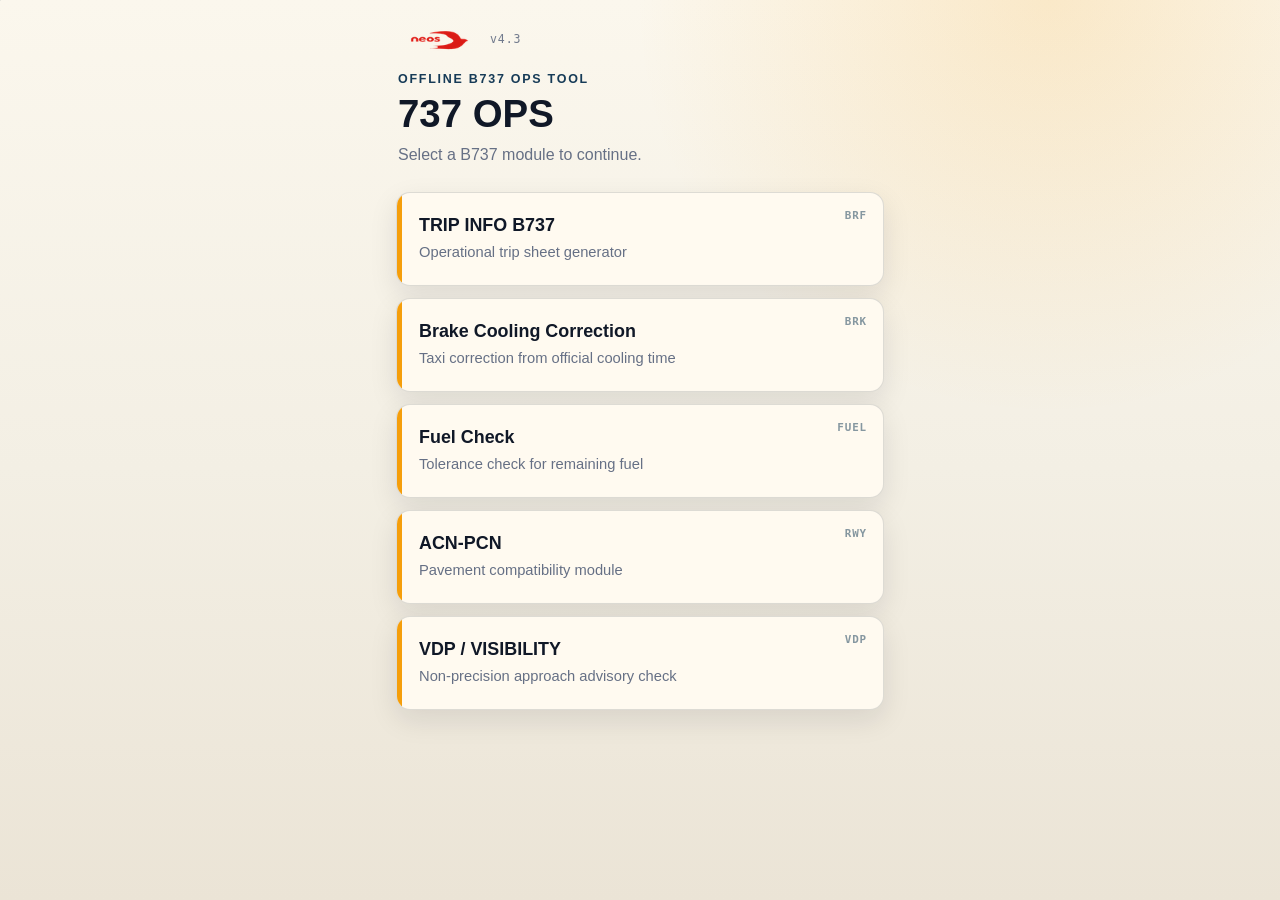
==== index.html @ 528a0ace "Revert "Add minimal B737 consultant entry point" This reverts commit 2095bdd4488ef12097cb1e58149c9db" ====
<!doctype html>
<html lang="en">
  <head>
    <meta charset="utf-8">
    <meta
      name="viewport"
      content="width=device-width, initial-scale=1, viewport-fit=cover"
    >
    <meta name="mobile-web-app-capable" content="yes">
    <meta name="apple-mobile-web-app-capable" content="yes">
    <meta name="apple-mobile-web-app-status-bar-style" content="black-translucent">
    <meta name="apple-mobile-web-app-title" content="737 OPS">
    <meta name="theme-color" content="#f3efe4">
    <meta name="app-version" content="4.3">
    <title>737 OPS</title>
    <link rel="manifest" href="manifest.json">
    <link rel="preload" href="app.js" as="script">
    <link rel="preload" href="assets/tripinfo-logo-neos.png" as="image" type="image/png">
    <link rel="icon" href="icons/icon-192.png">
    <link rel="apple-touch-icon" href="icons/icon-192.png">
    <style>
      :root {
        color-scheme: light;
        --bg: #f3efe4;
        --bg-soft: #ebe4d6;
        --card: #fffaf0;
        --card-border: rgba(20, 31, 46, 0.14);
        --text: #101827;
        --muted: #667085;
        --accent: #f59e0b;
        --accent-strong: #d97706;
        --accent-blue: #163b57;
        --pass: #16803c;
        --fail: #c2414b;
        --shadow: 0 10px 28px rgba(16, 24, 39, 0.10);
        --radius: 14px;
        --mono: "SFMono-Regular", "Menlo", "Monaco", monospace;
        --safe-top: env(safe-area-inset-top, 0px);
        --safe-right: env(safe-area-inset-right, 0px);
        --safe-bottom: env(safe-area-inset-bottom, 0px);
        --safe-left: env(safe-area-inset-left, 0px);
      }

      * {
        box-sizing: border-box;
      }

      html,
      body {
        margin: 0;
        min-height: 100%;
        background:
          linear-gradient(135deg, rgba(22, 59, 87, 0.08) 0 1px, transparent 1px 44px),
          radial-gradient(circle at 82% 0%, rgba(245, 158, 11, 0.16), transparent 30%),
          linear-gradient(180deg, #fbf7ed 0%, var(--bg) 52%, var(--bg-soft) 100%);
        color: var(--text);
        font-family:
          -apple-system, BlinkMacSystemFont, "SF Pro Display", "Segoe UI", sans-serif;
      }

      body {
        min-height: 100vh;
        min-height: 100svh;
      }

      button,
      input,
      select,
      textarea {
        font: inherit;
      }

      .app-shell {
        width: min(100%, 520px);
        min-height: 100svh;
        margin: 0 auto;
        padding:
          calc(var(--safe-top) + 18px)
          calc(var(--safe-right) + 16px)
          calc(var(--safe-bottom) + 28px)
          calc(var(--safe-left) + 16px);
      }

      .screen[hidden] {
        display: none;
      }

      #startup-error-message {
        margin-top: 4px;
      }

      .screen {
        display: grid;
        gap: 16px;
      }

      .app-view {
        align-content: start;
      }

      #homeView {
        position: relative;
      }

      .hero {
        display: grid;
        justify-items: start;
        gap: 8px;
        padding: 8px 2px 10px;
      }

      .eyebrow {
        display: inline-block;
        margin: 4px 0 0;
        color: var(--accent-blue);
        font-size: 0.78rem;
        font-weight: 600;
        letter-spacing: 0.14em;
        text-transform: uppercase;
      }

      h1 {
        margin: 0;
        font-size: clamp(2rem, 5vw, 2.4rem);
        line-height: 1.02;
      }

      .subtitle {
        margin: 2px 0 0;
        color: var(--muted);
        line-height: 1.45;
      }

      .card {
        background: var(--card);
        border: 1px solid var(--card-border);
        border-radius: var(--radius);
        box-shadow: var(--shadow);
        padding: 18px;
      }

      .card h2 {
        margin: 0 0 14px;
        font-size: 1rem;
        letter-spacing: 0.03em;
      }

      .mono {
        font-family: var(--mono);
        font-variant-numeric: tabular-nums;
      }

      .fuel-tolerance-note {
        margin: 0;
        color: var(--muted);
        font-size: 0.78rem;
        font-weight: 700;
      }

      .stack {
        display: grid;
        gap: 14px;
      }

      .field {
        display: grid;
        gap: 8px;
      }

      label,
      .field-title {
        color: var(--muted);
        font-size: 0.9rem;
        font-weight: 600;
      }

      .input,
      .select {
        width: 100%;
        min-height: 52px;
        border: 1px solid rgba(20, 31, 46, 0.16);
        border-radius: 14px;
        padding: 14px 16px;
        background: #fffef9;
        color: var(--text);
        font-size: 1rem;
        outline: none;
        transition: border-color 0.18s ease, background 0.18s ease;
      }

      .input:focus,
      .select:focus {
        border-color: rgba(245, 158, 11, 0.85);
        background: #fffaf0;
        box-shadow: 0 0 0 3px rgba(245, 158, 11, 0.13);
      }

      .input[aria-invalid="true"] {
        border-color: rgba(194, 65, 75, 0.72);
        background: rgba(194, 65, 75, 0.08);
      }

      .number-input {
        font-family: var(--mono);
        font-variant-numeric: tabular-nums;
        appearance: textfield;
        -webkit-appearance: none;
        -moz-appearance: textfield;
      }

      .number-input::-webkit-outer-spin-button,
      .number-input::-webkit-inner-spin-button {
        -webkit-appearance: none;
        appearance: none;
        margin: 0;
        display: none;
      }

      input[type="number"].number-input {
        appearance: textfield;
        -webkit-appearance: none;
        -moz-appearance: textfield;
      }

      input[type="number"].number-input::-webkit-outer-spin-button,
      input[type="number"].number-input::-webkit-inner-spin-button {
        -webkit-appearance: none;
        appearance: none;
        margin: 0;
        display: none;
      }

      .segmented {
        display: grid;
        grid-template-columns: repeat(2, minmax(0, 1fr));
        gap: 8px;
      }

      .segmented input {
        position: absolute;
        opacity: 0;
        pointer-events: none;
      }

      .segment {
        min-height: 48px;
        display: grid;
        place-items: center;
        border-radius: 14px;
        border: 1px solid rgba(20, 31, 46, 0.14);
        background: #fffef9;
        color: var(--muted);
        font-weight: 600;
        transition:
          background 0.18s ease,
          border-color 0.18s ease,
          color 0.18s ease,
          transform 0.18s ease;
      }

      .segmented input:checked + .segment {
        background: rgba(245, 158, 11, 0.16);
        border-color: rgba(245, 158, 11, 0.72);
        color: var(--text);
        transform: translateY(-1px);
      }

      .row {
        display: grid;
        gap: 14px;
      }

      @media (min-width: 440px) {
        .row.two-col {
          grid-template-columns: repeat(2, minmax(0, 1fr));
        }
      }

      .fuel-table-wrap {
        overflow-x: auto;
        margin: 0 -4px;
        padding: 0 4px;
      }

      .fuel-table {
        width: 100%;
        border-collapse: collapse;
        table-layout: fixed;
      }

      .fuel-table th,
      .fuel-table td {
        padding: 7px 4px;
        text-align: center;
        vertical-align: middle;
      }

      .fuel-table th {
        color: var(--muted);
        font-size: 0.72rem;
        font-weight: 800;
        letter-spacing: 0.08em;
        text-transform: uppercase;
      }

      .fuel-table .fuel-tank-heading,
      .fuel-table .fuel-tank-label {
        width: 24%;
        text-align: left;
      }

      .fuel-table.fuel-arrival-table .fuel-tank-heading,
      .fuel-table.fuel-arrival-table .fuel-tank-label {
        width: auto;
        text-align: center;
      }

      .fuel-table .fuel-tank-label {
        color: var(--text);
        font-size: 0.84rem;
        font-weight: 800;
        letter-spacing: 0.03em;
      }

      .fuel-section-heading {
        margin: 4px 2px -2px;
        color: var(--accent-blue);
        font-size: 0.78rem;
        font-weight: 800;
        letter-spacing: 0.12em;
        text-transform: uppercase;
      }

      .fuel-table .fuel-total-row th,
      .fuel-table .fuel-total-row td {
        border-top: 1px solid rgba(20, 31, 46, 0.14);
        padding-top: 10px;
      }

      .fuel-table .input {
        min-height: 46px;
        padding: 10px 8px;
        border-radius: 12px;
        text-align: center;
        font-size: 0.98rem;
      }

      .fuel-output {
        min-height: 46px;
        display: grid;
        place-items: center;
        border: 1px solid rgba(20, 31, 46, 0.12);
        border-radius: 12px;
        background: rgba(22, 59, 87, 0.06);
        color: var(--accent-blue);
        font-family: var(--mono);
        font-size: 0.96rem;
        font-weight: 800;
        font-variant-numeric: tabular-nums;
        white-space: nowrap;
      }

      .fuel-output.fuel-negative {
        border-color: rgba(194, 65, 75, 0.38);
        background: rgba(194, 65, 75, 0.10);
        color: var(--fail);
      }

      .fuel-output.fuel-total-output {
        background: rgba(245, 158, 11, 0.14);
        color: var(--text);
      }

      .fuel-card-heading-row {
        display: flex;
        align-items: center;
        justify-content: space-between;
        gap: 12px;
      }

      .button.fuel-card-icon-button {
        width: 38px;
        min-width: 38px;
        min-height: 38px;
        display: inline-grid;
        place-items: center;
        padding: 0;
        border-radius: 11px;
        color: #fff;
      }

      .button.tlb-clear-button {
        border-color: #e53935;
        background: #e53935;
        box-shadow: 0 5px 12px rgba(229, 57, 53, 0.24);
      }

      .button.fuel-transfer-button {
        border-color: #238b57;
        background: #238b57;
        box-shadow: 0 5px 12px rgba(35, 139, 87, 0.24);
      }

      .button.tlb-clear-button:focus-visible {
        outline: 3px solid rgba(229, 57, 53, 0.32);
        outline-offset: 2px;
      }

      .button.fuel-transfer-button:focus-visible {
        outline: 3px solid rgba(35, 139, 87, 0.32);
        outline-offset: 2px;
      }

      .tlb-calculated-grid {
        display: grid;
        gap: 8px;
      }

      @media (min-width: 440px) {
        .tlb-calculated-grid {
          grid-template-columns: repeat(2, minmax(0, 1fr));
        }
      }

      .fuel-calculated-panel {
        display: grid;
        gap: 8px;
        border: 1px solid rgba(20, 31, 46, 0.12);
        border-radius: 14px;
        padding: 14px 16px;
        background: rgba(22, 59, 87, 0.06);
      }

      .fuel-calculated-label {
        color: var(--muted);
        font-size: 0.78rem;
        font-weight: 800;
        letter-spacing: 0.08em;
        text-transform: uppercase;
      }

      .fuel-calculated-value {
        color: var(--accent-blue);
        font-family: var(--mono);
        font-size: 1.35rem;
        font-weight: 800;
        font-variant-numeric: tabular-nums;
      }

      .tlb-calculated-panel {
        min-height: 46px;
        gap: 3px;
        border-radius: 12px;
        padding: 8px 10px;
      }

      .tlb-calculated-panel .fuel-calculated-label {
        font-size: 0.66rem;
        line-height: 1.15;
        letter-spacing: 0.06em;
      }

      .tlb-calculated-panel .fuel-calculated-value {
        font-size: 0.98rem;
        line-height: 1.2;
      }

      .fuel-conversion-note {
        min-height: 18px;
        margin: 0;
        color: var(--pass);
        font-family: var(--mono);
        font-size: 0.82rem;
        font-weight: 700;
        font-variant-numeric: tabular-nums;
      }

      .fuel-receipt-card {
        gap: 12px;
      }

      .fuel-receipt-card h2 {
        margin-bottom: 2px;
      }

      .fuel-receipt-flow {
        display: grid;
        gap: 17px;
      }

      .fuel-receipt-field {
        gap: 8px;
      }

      .fuel-receipt-segmented {
        gap: 8px;
      }

      .fuel-receipt-segmented .segment {
        min-height: 42px;
        border-radius: 12px;
        padding: 8px 10px;
        font-size: 0.88rem;
      }

      .fuel-receipt-card .fuel-calculated-panel {
        gap: 6px;
        padding: 12px 14px;
      }

      .fuel-receipt-card .fuel-calculated-value {
        font-size: 1.28rem;
      }

      .fuel-receipt-card .fuel-conversion-note:empty {
        display: none;
      }

      .fuel-validation {
        margin: 0;
      }

      .fuel-validation[hidden],
      .results-banner[hidden],
      .result-section[hidden] {
        display: none;
      }

      .actions {
        display: grid;
        grid-template-columns: repeat(2, minmax(0, 1fr));
        gap: 10px;
      }

      .button {
        min-height: 52px;
        border: none;
        border-radius: 16px;
        padding: 14px 18px;
        font-size: 0.98rem;
        font-weight: 700;
        letter-spacing: 0.01em;
        color: var(--accent-blue);
        background: #fffaf0;
        border: 1px solid rgba(20, 31, 46, 0.16);
        box-shadow: 0 6px 16px rgba(16, 24, 39, 0.08);
      }

      .button.primary {
        color: #fffaf0;
        background: linear-gradient(135deg, var(--accent-blue) 0%, #225778 100%);
        border-color: transparent;
        box-shadow: 0 10px 22px rgba(22, 59, 87, 0.20);
      }

      .button:active {
        transform: scale(0.99);
      }

      .module-nav {
        display: flex;
        align-items: center;
        gap: 12px;
      }

      .module-title {
        color: var(--muted);
        font-size: 0.84rem;
        font-weight: 700;
        letter-spacing: 0.12em;
        text-transform: uppercase;
      }

      .module-back {
        width: auto;
        min-width: 108px;
      }

      .fuel-module-nav {
        display: grid;
        grid-template-columns: minmax(0, 1fr) auto minmax(0, 1fr);
        gap: 8px;
      }

      .fuel-module-nav .module-back {
        min-width: 96px;
        justify-self: start;
        white-space: nowrap;
      }

      .fuel-nav-title {
        align-self: center;
        justify-self: center;
        font-size: clamp(1.2rem, 5vw, 1.5rem);
        line-height: 1;
        white-space: nowrap;
      }

      .button.fuel-clear-button {
        width: auto;
        min-width: 84px;
        min-height: 44px;
        align-self: center;
        justify-self: end;
        display: inline-flex;
        align-items: center;
        justify-content: center;
        gap: 5px;
        padding: 10px 12px;
        border-color: #e53935;
        border-radius: 13px;
        background: #e53935;
        box-shadow: 0 7px 16px rgba(229, 57, 53, 0.28);
        color: #fff;
        font-size: 0.82rem;
        letter-spacing: 0.04em;
        white-space: nowrap;
      }

      .button.fuel-clear-button:focus-visible {
        outline: 3px solid rgba(229, 57, 53, 0.32);
        outline-offset: 2px;
      }

      .fuel-clear-icon {
        width: 16px;
        height: 16px;
        flex: 0 0 auto;
        color: #fff;
      }

      .fuel-header-meta {
        width: 100%;
        display: flex;
        align-items: center;
        justify-content: space-between;
        gap: 12px;
      }

      .module-header-row {
        display: flex;
        align-items: flex-end;
        justify-content: space-between;
        gap: 12px;
      }

      .module-version-badge {
        color: var(--muted);
        font-family: var(--mono);
        font-size: 0.68rem;
        letter-spacing: 0.08em;
        opacity: 0.78;
        white-space: nowrap;
        padding: 4px 8px;
        border: 1px solid rgba(20, 31, 46, 0.14);
        border-radius: 999px;
        background: rgba(255, 250, 240, 0.74);
      }

      .home-menu {
        display: grid;
        gap: 12px;
      }

      .home-logo-wrap {
        display: inline-flex;
        align-items: center;
        gap: 10px;
        margin: 0 0 6px;
        color: var(--muted);
        pointer-events: none;
      }

      .home-logo {
        width: min(23vw, 82px);
        max-width: 82px;
        max-height: 28px;
        display: block;
        height: auto;
        object-fit: contain;
        pointer-events: none;
        user-select: none;
        image-rendering: -webkit-optimize-contrast;
        image-rendering: crisp-edges;
      }

      .home-version {
        color: var(--muted);
        font-family: var(--mono);
        font-size: 0.72rem;
        letter-spacing: 0.08em;
        line-height: 1;
        opacity: 0.92;
      }

      .menu-button {
        position: relative;
        overflow: hidden;
        width: 100%;
        min-height: 94px;
        border: 1px solid var(--card-border);
        border-radius: var(--radius);
        padding: 18px 52px 18px 22px;
        background: var(--card);
        box-shadow: var(--shadow);
        color: var(--text);
        text-align: left;
        display: grid;
        gap: 6px;
        align-content: center;
      }

      .menu-button::before {
        content: "";
        position: absolute;
        inset: 0 auto 0 0;
        width: 5px;
        background: var(--accent);
      }

      .menu-button::after {
        content: attr(data-code);
        position: absolute;
        top: 16px;
        right: 16px;
        color: rgba(22, 59, 87, 0.52);
        font-family: var(--mono);
        font-size: 0.68rem;
        font-weight: 700;
        letter-spacing: 0.08em;
      }

      .menu-button:focus-visible {
        outline: 2px solid rgba(245, 158, 11, 0.80);
        outline-offset: 2px;
      }

      .menu-button:active {
        transform: translateY(1px);
      }

      .menu-button-title {
        font-size: 1.12rem;
        font-weight: 700;
      }

      .menu-button-note {
        color: var(--muted);
        font-size: 0.92rem;
        line-height: 1.45;
      }

      .inline-message {
        margin: 0;
        padding: 14px 16px;
        border-radius: 16px;
        border: 1px solid rgba(194, 65, 75, 0.32);
        background: rgba(194, 65, 75, 0.10);
        color: #9f2532;
        line-height: 1.6;
      }

      .results-banner {
        border-radius: 24px;
        padding: 18px;
        display: grid;
        gap: 6px;
      }

      .results-banner.pass {
        color: #fffaf0;
        background: linear-gradient(135deg, #16803c, #0f5f2b);
      }

      .results-banner.fail {
        color: #fffaf0;
        background: linear-gradient(135deg, #c2414b, #8e2630);
      }

      .results-banner.warn {
        color: #101827;
        background: linear-gradient(135deg, #fbbf24, #d97706);
      }

      .banner-label {
        margin: 0;
        font-size: 0.82rem;
        font-weight: 700;
        letter-spacing: 0.14em;
        text-transform: uppercase;
      }

      .banner-title {
        margin: 0;
        font-size: 1.9rem;
        font-weight: 800;
      }

      .banner-subtitle {
        margin: 0;
        font-size: 0.95rem;
        opacity: 0.88;
      }

      .result-section {
        display: grid;
        gap: 12px;
      }

      .result-section.fail {
        border-color: rgba(194, 65, 75, 0.42);
        box-shadow: 0 12px 26px rgba(130, 24, 43, 0.14);
      }

      .section-header {
        display: flex;
        justify-content: space-between;
        align-items: center;
        gap: 12px;
      }

      .section-title {
        margin: 0;
        font-size: 0.86rem;
        font-weight: 700;
        letter-spacing: 0.12em;
        text-transform: uppercase;
        color: var(--muted);
      }

      .section-chip {
        border-radius: 999px;
        padding: 6px 10px;
        background: rgba(20, 31, 46, 0.06);
        font-size: 0.76rem;
        font-weight: 700;
      }

      .section-chip.pass {
        background: rgba(22, 128, 60, 0.12);
        color: var(--pass);
      }

      .section-chip.fail {
        background: rgba(194, 65, 75, 0.12);
        color: var(--fail);
      }

      .section-chip.warn {
        background: rgba(245, 158, 11, 0.14);
        color: var(--accent-strong);
      }

      .result-card-title {
        margin: 0;
        font-size: 1rem;
        letter-spacing: 0.03em;
      }

      .kv-list {
        display: grid;
        gap: 10px;
      }

      .kv-row {
        display: flex;
        justify-content: space-between;
        gap: 16px;
        align-items: baseline;
      }

      .kv-key {
        color: var(--muted);
        font-size: 0.9rem;
      }

      .kv-value {
        text-align: right;
        font-family: var(--mono);
        font-variant-numeric: tabular-nums;
      }

      .kv-value-wrap {
        display: grid;
        gap: 3px;
        justify-items: end;
        text-align: right;
      }

      .kv-note {
        color: var(--muted);
        font-family: var(--sans);
        font-size: 0.78rem;
        line-height: 1.35;
      }

      .kv-row.fuel-converted-row .kv-key,
      .kv-row.fuel-converted-row .kv-value {
        color: var(--pass);
      }

      .kv-value.fuel-converted-value {
        color: var(--pass);
        font-size: 1.26em;
        font-weight: 800;
      }

      .kv-row.fail .kv-key,
      .kv-row.fail .kv-value {
        color: var(--fail);
      }

      .vdp-diagram {
        width: 100%;
        padding-top: 8px;
      }

      .vdp-diagram svg {
        display: block;
        width: 100%;
        height: auto;
      }

      .vdp-diagram text {
        fill: var(--text);
        font-size: 11px;
        font-weight: 700;
      }

      .vdp-diagram .vdp-diagram-muted {
        fill: var(--muted);
        font-size: 10px;
        font-weight: 600;
      }

      .vdp-diagram .vdp-diagram-mono {
        font-family: var(--mono);
        font-variant-numeric: tabular-nums;
      }

      .vdp-diagram .vdp-diagram-runway {
        stroke: var(--text);
        stroke-width: 3;
        stroke-linecap: round;
      }

      .vdp-diagram .vdp-diagram-reference {
        stroke: rgba(20, 31, 46, 0.5);
        stroke-width: 2;
        stroke-linecap: round;
        stroke-dasharray: 6 5;
      }

      .vdp-diagram .vdp-diagram-path {
        stroke: var(--accent-strong);
        stroke-width: 3;
        stroke-linecap: round;
      }

      .vdp-diagram .vdp-diagram-visual-path {
        stroke: var(--accent-blue);
        stroke-width: 3;
        stroke-linecap: round;
      }

      .vdp-diagram .vdp-diagram-guide {
        stroke: rgba(20, 31, 46, 0.28);
        stroke-width: 1.5;
        stroke-dasharray: 4 4;
      }

      .vdp-diagram .vdp-diagram-point {
        fill: var(--accent-blue);
      }

      .vdp-diagram .vdp-diagram-aircraft {
        fill: var(--accent-strong);
        stroke: #fffaf0;
        stroke-width: 2;
      }

      .kv-value.brake-cooling-ground-time-warn {
        color: var(--accent-strong);
        font-size: 1.12em;
        font-weight: 800;
      }

      .brake-cooling-source {
        margin: 0;
        padding-top: 4px;
        color: var(--muted);
        font-size: 0.82rem;
        line-height: 1.45;
      }

      #acn-report-section .kv-row.max-allowable-row {
        padding: 10px 12px;
        border-radius: 14px;
        border: 1px solid transparent;
      }

      #acn-report-section .kv-row.max-allowable-row .kv-key,
      #acn-report-section .kv-row.max-allowable-row .kv-value {
        font-weight: 700;
      }

      #acn-report-section .kv-row.max-allowable-pass {
        background: rgba(22, 128, 60, 0.10);
        border-color: rgba(22, 128, 60, 0.30);
      }

      #acn-report-section .kv-row.max-allowable-pass .kv-key,
      #acn-report-section .kv-row.max-allowable-pass .kv-value {
        color: var(--pass);
      }

      #acn-report-section .kv-row.max-allowable-warn {
        background: rgba(245, 158, 11, 0.12);
        border-color: rgba(245, 158, 11, 0.34);
      }

      #acn-report-section .kv-row.max-allowable-warn .kv-key,
      #acn-report-section .kv-row.max-allowable-warn .kv-value {
        color: var(--accent-strong);
      }

      #acn-report-section .kv-row.max-allowable-fail {
        background: rgba(194, 65, 75, 0.10);
        border-color: rgba(194, 65, 75, 0.30);
      }

      #acn-report-section .kv-row.max-allowable-fail .kv-key,
      #acn-report-section .kv-row.max-allowable-fail .kv-value {
        color: var(--fail);
      }

      .muted-note {
        color: var(--muted);
        font-size: 0.88rem;
      }

      .result-note {
        margin: 0;
        line-height: 1.6;
      }

      .result-note.fail {
        color: var(--fail);
      }

      .result-note.warn {
        color: var(--accent-strong);
      }

      .advanced-details {
        display: grid;
        gap: 10px;
        padding-top: 12px;
        border-top: 1px solid rgba(20, 31, 46, 0.12);
      }

      .advanced-details-title {
        margin: 0;
        color: var(--muted);
        font-size: 0.9rem;
        font-weight: 700;
      }

      #acnView {
        gap: 16px;
      }

      #acnView .card {
        width: 100%;
        padding: 20px;
      }

      #acnView .field,
      #acnView .actions {
        min-width: 0;
      }

      #acnView .field {
        gap: 10px;
      }

      #acnView label {
        line-height: 1.25;
      }

      #acnView .input,
      #acnView .select {
        min-height: 54px;
      }

      .acn-form {
        display: grid;
        gap: 18px;
        grid-template-columns: minmax(0, 1fr);
      }

      .acn-section-card {
        align-content: start;
        gap: 16px;
      }

      .acn-full-row {
        width: 100%;
      }

      .acn-result-panel {
        gap: 18px;
      }

      .acn-result-summary {
        margin-top: 6px;
      }

      .acn-comparison-detail {
        margin: 0;
      }

      #acnView .actions {
        grid-template-columns: minmax(0, 1fr);
        gap: 12px;
      }

      #acnView .actions .button {
        width: 100%;
      }

      #acn-report-section .kv-row {
        align-items: flex-start;
      }

      #acn-report-section .kv-value {
        max-width: 58%;
      }

      #tripInfoView {
        gap: 22px;
      }

      #tripInfoView .module-nav {
        margin-top: 2px;
      }

      #tripInfoView .hero {
        padding: 10px 2px 0;
      }

      #tripInfoView .hero h1 {
        margin: 0;
      }

      #tripInfoView .card {
        width: 100%;
      }

      .tripInfoSectionCard {
        align-content: start;
      }

      .tripInfoUppercaseField {
        text-transform: uppercase;
      }

      .tripInfoDateInput {
        color-scheme: light;
      }

      .tripInfoDateField {
        min-width: 0;
        overflow: hidden;
      }

      .tripInfoDateField .tripInfoDateInput {
        width: 100%;
        max-width: 100%;
        min-width: 0;
      }

      .tripInfoDateInput::-webkit-calendar-picker-indicator {
        opacity: 0.72;
      }

      .tripInfoReadonlyInput {
        color: rgba(16, 24, 39, 0.78);
        background: rgba(20, 31, 46, 0.04);
      }

      .tripInfoTopSideRow .field[aria-hidden="true"] {
        visibility: hidden;
      }

      .tripInfoCheckboxControl {
        min-height: 52px;
        display: flex;
        align-items: center;
        gap: 10px;
        border: 1px solid rgba(20, 31, 46, 0.14);
        border-radius: 14px;
        padding: 14px 16px;
        background: #fffef9;
        color: var(--text);
        font-weight: 600;
      }

      .tripInfoCheckboxControl input {
        width: 18px;
        height: 18px;
        margin: 0;
        accent-color: var(--accent);
      }

      .tripInfoCheckboxGroup {
        display: grid;
        gap: 8px;
      }

      .tripInfoControlField {
        gap: 8px;
      }

      .tripInfoAlignedField .input,
      .tripInfoAlignedField .select {
        min-height: 52px;
        border-radius: 16px;
        font-size: 1rem;
      }

      .tripInfoCompactOption {
        width: 100%;
      }

      .wrap-fuel-section {
        display: flex;
        flex-direction: column;
        gap: 6px;
      }

      .tripInfoEetRow {
        display: flex;
        align-items: flex-start;
        gap: 6px;
      }

      .tripInfoEetRow .field {
        flex: 0 0 84px;
      }

      .tripInfoEetRow .input {
        text-align: center;
      }

      .tripInfoCrewInputs {
        display: grid;
        grid-template-columns: repeat(2, minmax(0, 1fr));
        gap: 10px;
      }

      .tripInfoCrewSubField {
        gap: 6px;
      }

      .tripInfoCrewSubLabel {
        font-size: 0.78rem;
      }

      .tripInfoSecondaryField {
        gap: 6px;
      }

      .tripInfoSecondaryLabel {
        color: var(--muted);
        font-size: 0.78rem;
        font-weight: 600;
      }

      .tripInfoSecondaryInputWrap {
        position: relative;
      }

      .tripInfoSecondaryInput {
        min-height: 40px;
        border-radius: 12px;
        padding: 10px 40px 10px 12px;
        font-size: 0.92rem;
      }

      .tripInfoSecondarySuffix {
        position: absolute;
        top: 50%;
        right: 12px;
        transform: translateY(-50%);
        color: var(--muted);
        font-size: 0.82rem;
        font-weight: 600;
        pointer-events: none;
      }

      .tripInfoRemarksTextarea {
        min-height: 108px;
        padding-top: 16px;
        padding-bottom: 16px;
        line-height: 1.45;
        resize: vertical;
      }

      .tripInfoPresetRemarkOption {
        min-height: 40px;
        padding: 9px 12px;
        font-size: 0.88rem;
      }

      .tripInfoSignatureCanvas {
        display: block;
        width: 100%;
        height: 180px;
        border-radius: 18px;
        border: 1px solid rgba(255, 255, 255, 0.1);
        background: #ffffff;
        touch-action: none;
      }

      .tripInfoPreviewSection {
        gap: 16px;
      }

      .tripInfoPreviewCard {
        gap: 16px;
      }

      .tripInfoPreviewMount {
        width: min(100%, 390px);
        margin: 0 auto;
        padding: 12px;
        border-radius: 16px;
        background: #dfe5ec;
      }

      .tripInfoPreviewMount svg {
        display: block;
        width: 100%;
        height: auto;
        background: #ffffff;
        border-radius: 4px;
        box-shadow: 0 10px 22px rgba(15, 18, 28, 0.14);
      }

      .tripInfoExportActions {
        grid-template-columns: minmax(0, 1fr);
      }

      @media (min-width: 440px) {
        .tripInfoExportActions {
          grid-template-columns: repeat(3, minmax(0, 1fr));
        }
      }

      .tripInfoExportCanvas {
        display: none;
      }

    </style>
  </head>
  <body>
    <main class="app-shell">
      <section
        class="screen card"
        id="startupRecoveryView"
        role="alert"
        aria-hidden="true"
        hidden
      >
        <h1>737 OPS</h1>
        <p class="subtitle" id="startup-error-message">
          The application could not start safely.
        </p>
        <div class="actions">
          <button class="button primary" type="button" id="reloadApplicationButton">
            Reload Application
          </button>
        </div>
      </section>

      <section class="screen app-view" id="homeView" aria-hidden="false">
        <header class="hero">
          <div class="home-logo-wrap">
            <img
              class="home-logo"
              src="./assets/tripinfo-logo-neos.png"
              alt=""
              width="110"
              height="40"
              fetchpriority="high"
            >
            <span class="home-version">v4.3</span>
          </div>
          <span class="eyebrow">OFFLINE B737 OPS TOOL</span>
          <h1>737 OPS</h1>
          <p class="subtitle">Select a B737 module to continue.</p>
        </header>

        <section class="home-menu" aria-label="Module menu">
          <button class="menu-button" type="button" id="openTripInfoBtn" data-code="BRF">
            <span class="menu-button-title">TRIP INFO B737</span>
            <span class="menu-button-note">Operational trip sheet generator</span>
          </button>
          <button class="menu-button" type="button" id="openBrakeCoolingBtn" data-code="BRK">
            <span class="menu-button-title">Brake Cooling Correction</span>
            <span class="menu-button-note">Taxi correction from official cooling time</span>
          </button>
          <button class="menu-button" type="button" id="openFuelBtn" data-code="FUEL">
            <span class="menu-button-title">Fuel Check</span>
            <span class="menu-button-note">Tolerance check for remaining fuel</span>
          </button>
          <button class="menu-button" type="button" id="openAcnBtn" data-code="RWY">
            <span class="menu-button-title">ACN-PCN</span>
            <span class="menu-button-note">Pavement compatibility module</span>
          </button>
          <button class="menu-button" type="button" id="openVdpBtn" data-code="VDP">
            <span class="menu-button-title">VDP / VISIBILITY</span>
            <span class="menu-button-note">Non-precision approach advisory check</span>
          </button>
        </section>
      </section>

      <section class="screen app-view" id="brakeCoolingView" hidden aria-hidden="true">
        <div class="module-nav">
          <button class="button module-back" type="button" id="backFromBrakeCoolingBtn">Back</button>
        </div>

        <header class="hero">
          <div class="module-header-row">
            <h1>Brake Cooling Correction</h1>
            <span class="module-version-badge">4.3</span>
          </div>
          <p class="subtitle">Taxi correction from official cooling time</p>
        </header>

        <form id="brake-cooling-form" class="stack acn-form" novalidate>
          <section class="card stack acn-section-card">
            <h2>Aircraft / Official Result</h2>

            <div class="field">
              <label for="brake-registration">Registration</label>
              <select id="brake-registration" name="registration" class="select" required>
                <option value="">Select registration</option>
                <option value="I-NEOU">I-NEOU</option>
                <option value="I-NEOZ">I-NEOZ</option>
                <option value="EI-HIL">EI-HIL</option>
                <option value="EI-HIM">EI-HIM</option>
                <option value="EI-RZA">EI-RZA</option>
                <option value="EI-RZB">EI-RZB</option>
                <option value="EI-RZC">EI-RZC</option>
                <option value="EI-RZD">EI-RZD</option>
                <option value="EI-RZE">EI-RZE</option>
                <option value="EI-RZF">EI-RZF</option>
                <option value="EI-RZG">EI-RZG</option>
                <option value="EI-RZH">EI-RZH</option>
              </select>
            </div>

            <div class="row two-col">
              <div class="field">
                <label for="brake-official-ground-time">Official Ground Cooling Time (min)</label>
                <input id="brake-official-ground-time" name="officialGroundCoolingTime" class="input number-input" type="text" inputmode="decimal" autocomplete="off" required>
              </div>

              <div class="field">
                <label for="brake-oat">OAT (°C)</label>
                <input id="brake-oat" name="oat" class="input number-input" type="text" inputmode="decimal" autocomplete="off" required>
              </div>
            </div>
          </section>

          <section class="card stack acn-section-card">
            <h2>Taxi correction</h2>

            <div class="row two-col">
              <div class="field">
                <label for="brake-taxi-minutes">Taxi time</label>
                <input id="brake-taxi-minutes" name="taxiMinutes" class="input number-input" type="text" inputmode="decimal" autocomplete="off">
              </div>

              <div class="field">
                <label for="brake-taxi-speed">Average taxi speed</label>
                <input id="brake-taxi-speed" name="taxiSpeedKt" class="input number-input" type="text" inputmode="decimal" autocomplete="off" value="10">
              </div>
            </div>

            <div class="row two-col">
              <div class="field">
                <label for="brake-taxi-distance">Taxi distance</label>
                <input id="brake-taxi-distance" name="taxiDistance" class="input number-input" type="text" inputmode="decimal" autocomplete="off">
              </div>

              <div class="field">
                <label for="brake-taxi-distance-unit">Distance unit</label>
                <select id="brake-taxi-distance-unit" name="taxiDistanceUnit" class="select">
                  <option value="meters">meters</option>
                  <option value="km">km</option>
                  <option value="feet">feet</option>
                  <option value="NM">NM</option>
                </select>
              </div>
            </div>

            <p id="brake-cooling-validation-message" class="inline-message" aria-live="polite" hidden></p>

            <div class="actions">
              <button class="button" type="button" id="brake-cooling-clear-button">CLEAR</button>
              <button class="button primary" type="submit">CALCULATE</button>
            </div>
          </section>
        </form>

        <section class="card result-section" id="brake-cooling-result-section" hidden>
          <div id="brake-cooling-results-banner" class="results-banner pass" aria-live="polite" hidden>
            <p class="banner-label">STATUS</p>
            <h2 class="banner-title" id="brake-cooling-status-title">NORMAL</h2>
            <p class="banner-subtitle" id="brake-cooling-status-subtitle">Cooling schedule calculated</p>
          </div>
          <p id="brake-cooling-warning" class="result-note warn" hidden></p>
          <div id="brake-cooling-results-list" class="kv-list"></div>
          <p id="brake-cooling-source" class="brake-cooling-source"></p>
        </section>
      </section>

      <section class="screen app-view" id="fuelView" hidden aria-hidden="true">
        <div class="module-nav fuel-module-nav">
          <button class="button module-back" type="button" id="backFromFuelBtn">Back</button>
          <h1 class="fuel-nav-title">FuelCk</h1>
          <button
            class="button fuel-clear-button"
            type="button"
            id="clear-button"
            aria-label="Clear all fuel values"
          >
            <svg
              class="fuel-clear-icon"
              viewBox="0 0 24 24"
              fill="none"
              stroke="currentColor"
              stroke-width="2"
              stroke-linecap="round"
              stroke-linejoin="round"
              aria-hidden="true"
            >
              <path d="M3 6h18"></path>
              <path d="M8 6V4h8v2"></path>
              <path d="M19 6l-1 14H6L5 6"></path>
              <path d="M10 11v5"></path>
              <path d="M14 11v5"></path>
            </svg>
            <span>CLEAR</span>
          </button>
        </div>

        <section class="screen" id="input-screen">
          <header class="hero fuel-header">
            <div class="fuel-header-meta">
              <p id="toleranceText" class="fuel-tolerance-note mono">—</p>
              <span class="module-version-badge">4.3</span>
            </div>
          </header>

          <form id="fuel-form" class="stack" novalidate>
            <div class="card stack">
              <div class="field">
                <label for="fuel-aircraft-type">Aircraft Type</label>
                <select id="fuel-aircraft-type" name="fuelAircraftType" class="select">
                  <option value="NG">B737 NG</option>
                  <option value="MAX">B737 MAX</option>
                </select>
              </div>
            </div>

            <div class="fuel-section-heading">Arrival Fuel / TLB Assist</div>

            <div class="card stack">
              <h2>Fuel Burned</h2>
              <div class="fuel-table-wrap">
                <table class="fuel-table fuel-arrival-table" aria-label="Fuel burned">
                  <thead>
                    <tr>
                      <th scope="col">ENG #1 / LH</th>
                      <th scope="col">ENG #2 / RH</th>
                      <th scope="col">Total</th>
                    </tr>
                  </thead>
                  <tbody>
                    <tr>
                      <td>
                        <input
                          id="fuel-burned-left"
                          name="burnedLeft"
                          class="input number-input"
                          type="text"
                          inputmode="decimal"
                          pattern="[0-9.,]*"
                          autocomplete="off"
                        >
                      </td>
                      <td>
                        <input
                          id="fuel-burned-right"
                          name="burnedRight"
                          class="input number-input"
                          type="text"
                          inputmode="decimal"
                          pattern="[0-9.,]*"
                          autocomplete="off"
                        >
                      </td>
                      <td><output id="fuel-burned-total" class="fuel-output fuel-total-output">--</output></td>
                    </tr>
                  </tbody>
                </table>
              </div>
            </div>

            <div class="card stack">
              <div class="fuel-card-heading-row">
                <h2>Fuel Remained</h2>
                <button
                  class="button fuel-card-icon-button fuel-transfer-button"
                  type="button"
                  id="fuel-remained-transfer-button"
                  aria-label="Transfer Fuel Remained to TLB"
                >
                  <svg
                    class="fuel-clear-icon"
                    viewBox="0 0 24 24"
                    fill="none"
                    stroke="currentColor"
                    stroke-width="2.5"
                    stroke-linecap="round"
                    stroke-linejoin="round"
                    aria-hidden="true"
                  >
                    <path d="M5 12l4 4L19 6"></path>
                  </svg>
                </button>
              </div>
              <div class="fuel-table-wrap">
                <table class="fuel-table fuel-arrival-table" aria-label="Fuel remained">
                  <thead>
                    <tr>
                      <th scope="col">Tank 1/L</th>
                      <th scope="col">Tank CTR</th>
                      <th scope="col">Tank 2/R</th>
                      <th scope="col">Total</th>
                    </tr>
                  </thead>
                  <tbody>
                    <tr>
                      <td>
                        <input
                          id="fuel-remained-left"
                          name="remainedLeft"
                          class="input number-input"
                          type="text"
                          inputmode="decimal"
                          pattern="[0-9.,]*"
                          autocomplete="off"
                        >
                      </td>
                      <td>
                        <input
                          id="fuel-remained-center"
                          name="remainedCenter"
                          class="input number-input"
                          type="text"
                          inputmode="decimal"
                          pattern="[0-9.,]*"
                          autocomplete="off"
                        >
                      </td>
                      <td>
                        <input
                          id="fuel-remained-right"
                          name="remainedRight"
                          class="input number-input"
                          type="text"
                          inputmode="decimal"
                          pattern="[0-9.,]*"
                          autocomplete="off"
                        >
                      </td>
                      <td><output id="fuel-remained-total" class="fuel-output fuel-total-output">--</output></td>
                    </tr>
                  </tbody>
                </table>
              </div>
            </div>

            <div class="card stack">
              <div class="fuel-card-heading-row">
                <h2>TLB Fuel Data</h2>
                <button
                  class="button fuel-card-icon-button tlb-clear-button"
                  type="button"
                  id="tlb-clear-button"
                  aria-label="Clear TLB Fuel Data"
                >
                  <svg
                    class="fuel-clear-icon"
                    viewBox="0 0 24 24"
                    fill="none"
                    stroke="currentColor"
                    stroke-width="2"
                    stroke-linecap="round"
                    stroke-linejoin="round"
                    aria-hidden="true"
                  >
                    <path d="M3 6h18"></path>
                    <path d="M8 6V4h8v2"></path>
                    <path d="M19 6l-1 14H6L5 6"></path>
                    <path d="M10 11v5"></path>
                    <path d="M14 11v5"></path>
                  </svg>
                </button>
              </div>
              <div class="field">
                <label for="fuel-requested-fuel">Block Fuel (kg)</label>
                <input
                  id="fuel-requested-fuel"
                  name="blockFuel"
                  class="input number-input"
                  type="text"
                  inputmode="numeric"
                  pattern="[0-9]*"
                  autocomplete="off"
                >
              </div>
              <div class="tlb-calculated-grid">
                <div class="fuel-calculated-panel tlb-calculated-panel">
                  <span class="fuel-calculated-label">Estimated Uplift Volume @ 0.800 kg/L</span>
                  <output id="fuel-estimated-litres" class="fuel-calculated-value">--</output>
                </div>
                <div class="fuel-calculated-panel tlb-calculated-panel">
                  <span class="fuel-calculated-label">Planned Uplift</span>
                  <output id="fuel-planned-uplift" class="fuel-calculated-value">--</output>
                </div>
              </div>
              <div class="fuel-table-wrap">
                <table class="fuel-table" aria-label="TLB fuel data">
                  <thead>
                    <tr>
                      <th scope="col" class="fuel-tank-heading">Tank</th>
                      <th scope="col">Before</th>
                      <th scope="col">Uplift</th>
                      <th scope="col">Depart</th>
                    </tr>
                  </thead>
                  <tbody>
                    <tr>
                      <th scope="row" class="fuel-tank-label">1/L</th>
                      <td>
                        <input
                          id="fuel-before-left"
                          name="beforeLeft"
                          class="input number-input"
                          type="text"
                          inputmode="decimal"
                          pattern="[0-9.,]*"
                          autocomplete="off"
                        >
                      </td>
                      <td><output id="fuel-uplift-left" class="fuel-output">--</output></td>
                      <td>
                        <input
                          id="fuel-depart-left"
                          name="departLeft"
                          class="input number-input"
                          type="text"
                          inputmode="decimal"
                          pattern="[0-9.,]*"
                          autocomplete="off"
                        >
                      </td>
                    </tr>
                    <tr>
                      <th scope="row" class="fuel-tank-label">CTR</th>
                      <td>
                        <input
                          id="fuel-before-center"
                          name="beforeCenter"
                          class="input number-input"
                          type="text"
                          inputmode="decimal"
                          pattern="[0-9.,]*"
                          autocomplete="off"
                        >
                      </td>
                      <td><output id="fuel-uplift-center" class="fuel-output">--</output></td>
                      <td>
                        <input
                          id="fuel-depart-center"
                          name="departCenter"
                          class="input number-input"
                          type="text"
                          inputmode="decimal"
                          pattern="[0-9.,]*"
                          autocomplete="off"
                        >
                      </td>
                    </tr>
                    <tr>
                      <th scope="row" class="fuel-tank-label">2/R</th>
                      <td>
                        <input
                          id="fuel-before-right"
                          name="beforeRight"
                          class="input number-input"
                          type="text"
                          inputmode="decimal"
                          pattern="[0-9.,]*"
                          autocomplete="off"
                        >
                      </td>
                      <td><output id="fuel-uplift-right" class="fuel-output">--</output></td>
                      <td>
                        <input
                          id="fuel-depart-right"
                          name="departRight"
                          class="input number-input"
                          type="text"
                          inputmode="decimal"
                          pattern="[0-9.,]*"
                          autocomplete="off"
                        >
                      </td>
                    </tr>
                    <tr class="fuel-total-row">
                      <th scope="row" class="fuel-tank-label">Total</th>
                      <td><output id="fuel-total-before" class="fuel-output fuel-total-output">--</output></td>
                      <td><output id="fuel-total-uplift" class="fuel-output fuel-total-output">--</output></td>
                      <td><output id="fuel-total-depart" class="fuel-output fuel-total-output">--</output></td>
                    </tr>
                  </tbody>
                </table>
              </div>
            </div>

            <div class="card stack fuel-receipt-card">
              <h2>Fuel Receipt / Uplift Check</h2>
              <div class="fuel-receipt-flow">
                <div class="field fuel-receipt-field">
                  <label for="actual-volume">Actual Volume</label>
                  <input
                    id="actual-volume"
                    name="actualVolume"
                    class="input number-input"
                    type="text"
                    inputmode="decimal"
                    pattern="[0-9.,]*"
                    autocomplete="off"
                  >
                  <div class="segmented fuel-receipt-segmented" role="radiogroup" aria-label="Volume unit selector">
                    <label>
                      <input type="radio" name="volumeUnit" value="L" checked>
                      <span class="segment">Litres (L)</span>
                    </label>
                    <label>
                      <input type="radio" name="volumeUnit" value="US gal">
                      <span class="segment">US gal</span>
                    </label>
                  </div>
                  <p id="fuel-volume-converted" class="fuel-conversion-note"></p>
                </div>
                <div class="field fuel-receipt-field">
                  <label for="density-value">Density</label>
                  <input
                    id="density-value"
                    name="densityValue"
                    class="input number-input"
                    type="text"
                    inputmode="decimal"
                    pattern="[0-9.,]*"
                    autocomplete="off"
                  >
                  <div class="segmented fuel-receipt-segmented" role="radiogroup" aria-label="Density unit selector">
                    <label>
                      <input type="radio" name="densityUnit" value="kg/L" checked>
                      <span class="segment">kg/L</span>
                    </label>
                    <label>
                      <input type="radio" name="densityUnit" value="lb/US gal">
                      <span class="segment">lb/US gal</span>
                    </label>
                  </div>
                  <p id="fuel-density-converted" class="fuel-conversion-note"></p>
                </div>
              </div>
              <div class="fuel-calculated-panel">
                <span class="fuel-calculated-label">Calculated KGS</span>
                <output id="fuel-calculated-kgs" class="fuel-calculated-value">--</output>
              </div>
            </div>

            <p id="fuel-validation-message" class="inline-message fuel-validation" hidden></p>

            <div id="results-banner" class="results-banner pass" aria-live="polite" hidden>
              <p class="banner-label" id="banner-label">PASS</p>
              <h2 class="banner-title" id="banner-title">PASS</h2>
              <p class="banner-subtitle" id="banner-subtitle">Within tolerance</p>
            </div>

            <section class="card result-section" id="fuel-result-section" hidden>
              <h3 class="result-card-title">Final Comparison</h3>
              <div id="fuel-results-list" class="kv-list"></div>
              <div id="fuel-advanced-details" class="advanced-details" hidden>
                <h4 class="advanced-details-title">Check Values</h4>
                <div id="fuel-advanced-list" class="kv-list"></div>
              </div>
            </section>

          </form>
        </section>
      </section>

      <section class="screen app-view" id="tripInfoB737View" hidden aria-hidden="true">
        <div class="module-nav">
          <button class="button module-back" type="button" id="backFromTripInfoB737Btn">Back</button>
        </div>

        <header class="hero">
          <div class="module-header-row">
            <h1>TRIP INFO B737</h1>
            <span class="module-version-badge">4.3</span>
          </div>
        </header>

        <form id="tripInfoB737-form" class="stack" novalidate>
          <section class="card stack tripInfoSectionCard">
            <h2>Flight / Routing</h2>

            <div class="field">
              <label for="tripInfoB737-aircraft-id">Aircraft</label>
              <select
                id="tripInfoB737-aircraft-id"
                name="aircraftId"
                class="select"
                autocomplete="off"
              >
                <optgroup label="NG">
                  <option value="I-NEOU">B737-800 NG — I-NEOU</option>
                  <option value="I-NEOZ">B737-800 NG — I-NEOZ</option>
                  <option value="EI-HIL">B737-800 NG — EI-HIL</option>
                  <option value="EI-HIM">B737-800 NG — EI-HIM</option>
                </optgroup>
                <optgroup label="MAX">
                  <option value="EI-RZA">B737-8 MAX — EI-RZA</option>
                  <option value="EI-RZB">B737-8 MAX — EI-RZB</option>
                  <option value="EI-RZC">B737-8 MAX — EI-RZC</option>
                  <option value="EI-RZD">B737-8 MAX — EI-RZD</option>
                  <option value="EI-RZE">B737-8 MAX — EI-RZE</option>
                  <option value="EI-RZF">B737-8 MAX — EI-RZF</option>
                  <option value="EI-RZG">B737-8 MAX — EI-RZG</option>
                  <option value="EI-RZH">B737-8 MAX — EI-RZH</option>
                </optgroup>
              </select>
            </div>

            <div class="field">
              <label for="tripInfoB737-flight-number">Flight Number</label>
              <input
                id="tripInfoB737-flight-number"
                name="flightNumber"
                class="input tripInfoUppercaseField"
                type="text"
                autocomplete="off"
                required
              >
            </div>

            <div class="row two-col">
              <div class="field">
                <label for="tripInfoB737-from">From</label>
                <input
                  id="tripInfoB737-from"
                  name="from"
                  class="input mono tripInfoUppercaseField"
                  type="text"
                  inputmode="text"
                  autocomplete="off"
                  maxlength="3"
                  required
                >
              </div>

              <div class="field">
                <label for="tripInfoB737-to">To</label>
                <input
                  id="tripInfoB737-to"
                  name="to"
                  class="input mono tripInfoUppercaseField"
                  type="text"
                  inputmode="text"
                  autocomplete="off"
                  maxlength="3"
                  required
                >
              </div>
            </div>

            <div class="row two-col">
              <div class="field tripInfoDateField">
                <label for="tripInfoB737-date">Date</label>
                <input
                  id="tripInfoB737-date"
                  name="date"
                  class="input mono tripInfoDateInput"
                  type="date"
                  autocomplete="off"
                  required
                >
              </div>

              <div class="field">
                <span class="field-title">Crew</span>
                <div class="tripInfoCrewInputs">
                  <div class="field tripInfoCrewSubField">
                    <label class="tripInfoCrewSubLabel" for="tripInfoB737-crew-pilots">Pilots</label>
                    <input
                      id="tripInfoB737-crew-pilots"
                      name="crewPilots"
                      class="input number-input mono"
                      type="number"
                      inputmode="numeric"
                      min="0"
                      step="1"
                      value="2"
                      autocomplete="off"
                      required
                    >
                  </div>

                  <div class="field tripInfoCrewSubField">
                    <label class="tripInfoCrewSubLabel" for="tripInfoB737-crew-cabin">Cabin</label>
                    <input
                      id="tripInfoB737-crew-cabin"
                      name="crewCabin"
                      class="input number-input mono"
                      type="number"
                      inputmode="numeric"
                      min="0"
                      step="1"
                      value="4"
                      autocomplete="off"
                      required
                    >
                  </div>
                </div>
              </div>
            </div>

            <div class="row two-col tripInfoTopSideRow">
              <div class="field" aria-hidden="true"></div>

              <div class="field tripInfoAlignedField">
                <label for="tripInfoB737-crew-bag">Crew Bag</label>
                <input
                  id="tripInfoB737-crew-bag"
                  name="crewBag"
                  class="input number-input"
                  type="text"
                  inputmode="numeric"
                  pattern="[0-9]*"
                  autocomplete="off"
                >

                <div class="field tripInfoSecondaryField">
                  <label class="tripInfoSecondaryLabel" for="tripInfoB737-crew-bag-weight">Bag weight</label>
                  <div class="tripInfoSecondaryInputWrap">
                    <input
                      id="tripInfoB737-crew-bag-weight"
                      name="crewBagWeight"
                      class="input number-input tripInfoSecondaryInput"
                      type="number"
                      inputmode="numeric"
                      min="0"
                      step="1"
                      autocomplete="off"
                    >
                    <span class="tripInfoSecondarySuffix">kg</span>
                  </div>
                </div>
              </div>
            </div>

            <div class="row two-col tripInfoTopSideRow">
              <div class="field" aria-hidden="true"></div>

              <div class="field tripInfoAlignedField">
                <label for="tripInfoB737-pantry">Pantry</label>
                <select
                  id="tripInfoB737-pantry"
                  name="pantry"
                  class="select tripInfoUppercaseField"
                >
                  <option value="Z" selected>Z - No Catering</option>
                  <option value="A">Group A</option>
                  <option value="B">Group B</option>
                  <option value="C">Group C</option>
                  <option value="D">Group D</option>
                </select>
              </div>
            </div>

            <div class="row two-col tripInfoTopSideRow">
              <div class="field" aria-hidden="true"></div>

              <div class="field tripInfoControlField">
                <div class="field-title">Spare MLG</div>
                <label class="tripInfoCheckboxControl" for="tripInfoB737-include-spare-mlg">
                  <input
                    id="tripInfoB737-include-spare-mlg"
                    name="includeSpareMlg"
                    type="checkbox"
                    checked
                  >
                  <span>Spare MLG</span>
                </label>
              </div>
            </div>

            <div class="row two-col tripInfoTopSideRow">
              <div class="field" aria-hidden="true"></div>

              <div class="field tripInfoAlignedField">
                <label for="tripInfoB737-flight-type">Flight Type</label>
                <select
                  id="tripInfoB737-flight-type"
                  name="flightType"
                  class="select tripInfoUppercaseField"
                >
                  <option value="" selected>-- SELECT --</option>
                  <option value="SCHED">SCHEDULE FLT</option>
                  <option value="CHARTER">CHARTER FLT</option>
                </select>
              </div>
            </div>

            <div class="field">
              <label for="tripInfoB737-remarks-free-text">Remarks</label>
              <textarea
                id="tripInfoB737-remarks-free-text"
                name="remarksFreeText"
                class="input tripInfoRemarksTextarea"
                rows="2"
                autocomplete="off"
              ></textarea>
            </div>
          </section>

          <section class="card stack tripInfoSectionCard">
            <h2>Aircraft / Crew</h2>

            <div class="row two-col">
              <div class="field">
                <label for="tripInfoB737-aircraft-registration">A/C Registration</label>
                <select
                  id="tripInfoB737-aircraft-registration"
                  name="aircraftRegistration"
                  class="select tripInfoUppercaseField"
                  required
                >
                  <option value="I-NEOU" selected>I-NEOU</option>
                  <option value="I-NEOZ">I-NEOZ</option>
                  <option value="EI-HIL">EI-HIL</option>
                  <option value="EI-HIM">EI-HIM</option>
                  <option value="EI-RZA">EI-RZA</option>
                  <option value="EI-RZB">EI-RZB</option>
                  <option value="EI-RZC">EI-RZC</option>
                  <option value="EI-RZD">EI-RZD</option>
                  <option value="EI-RZE">EI-RZE</option>
                  <option value="EI-RZF">EI-RZF</option>
                  <option value="EI-RZG">EI-RZG</option>
                  <option value="EI-RZH">EI-RZH</option>
                </select>
              </div>

              <div class="field">
                <label for="tripInfoB737-aircraft-type">A/C Type</label>
                <input
                  id="tripInfoB737-aircraft-type"
                  name="aircraftType"
                  class="input tripInfoUppercaseField"
                  type="text"
                  value="B737-800 NG"
                  readonly
                  required
                >
              </div>
            </div>

            <div class="field">
              <label for="tripInfoB737-captain-name">Captain Name</label>
              <input
                id="tripInfoB737-captain-name"
                name="captainName"
                class="input tripInfoUppercaseField"
                type="text"
                autocomplete="off"
                required
              >
            </div>
          </section>

          <section class="card stack tripInfoSectionCard">
            <h2>Weights</h2>

            <div class="row two-col">
              <div class="field">
                <label for="tripInfoB737-dow">DOW</label>
                <input
                  id="tripInfoB737-dow"
                  name="dow"
                  class="input number-input"
                  type="text"
                  inputmode="numeric"
                  pattern="[0-9., ]*"
                  autocomplete="off"
                  required
                >
              </div>

              <div class="field">
                <label for="tripInfoB737-doi">DOI</label>
                <input
                  id="tripInfoB737-doi"
                  name="doi"
                  class="input number-input"
                  type="text"
                  inputmode="decimal"
                  pattern="[0-9., ]*"
                  autocomplete="off"
                  required
                >
              </div>
            </div>

            <div class="row two-col">
              <div class="field">
                <label for="tripInfoB737-max-zfw">Max ZFW</label>
                <input
                  id="tripInfoB737-max-zfw"
                  name="maxZfw"
                  class="input number-input"
                  type="text"
                  inputmode="numeric"
                  pattern="[0-9., ]*"
                  value="61688"
                  autocomplete="off"
                  readonly
                  required
                >
              </div>

              <div class="field">
                <label for="tripInfoB737-max-tow">Max or Restricted TOW</label>
                <input
                  id="tripInfoB737-max-tow"
                  name="maxTow"
                  class="input number-input"
                  type="text"
                  inputmode="numeric"
                  pattern="[0-9., ]*"
                  value="78925"
                  autocomplete="off"
                  readonly
                  required
                >
              </div>
            </div>

            <div class="field">
              <label for="tripInfoB737-max-ldw">Max or Restricted LDW</label>
              <input
                id="tripInfoB737-max-ldw"
                name="maxLdw"
                class="input number-input"
                type="text"
                inputmode="numeric"
                pattern="[0-9., ]*"
                value="66224"
                autocomplete="off"
                readonly
                required
              >
            </div>
          </section>

          <section class="card stack tripInfoSectionCard">
            <h2>Fuel / Time</h2>

            <div class="field">
              <label for="tripInfoB737-trip-fuel">Trip Fuel</label>
              <input
                id="tripInfoB737-trip-fuel"
                name="tripFuel"
                class="input number-input"
                type="text"
                inputmode="numeric"
                pattern="[0-9., ]*"
                autocomplete="off"
                required
              >
            </div>

            <input
              id="tripInfoB737-takeoff-fuel"
              name="takeOffFuel"
              type="hidden"
            >

            <div class="wrap-fuel-section">
              <div class="field">
                <label for="tripInfoB737-taxi-fuel">Taxi Fuel</label>
                <input
                  id="tripInfoB737-taxi-fuel"
                  name="taxiFuel"
                  class="input number-input"
                  type="text"
                  inputmode="numeric"
                  pattern="[0-9., ]*"
                  autocomplete="off"
                  required
                >
              </div>

              <div class="field">
                <label for="tripInfoB737-block-fuel">Block Fuel</label>
                <input
                  id="tripInfoB737-block-fuel"
                  name="blockFuel"
                  class="input number-input"
                  type="text"
                  inputmode="numeric"
                  pattern="[0-9., ]*"
                  autocomplete="off"
                  required
                >
              </div>
            </div>

            <div class="field">
              <span class="field-title">EET</span>
              <div class="tripInfoEetRow">
                <div class="field">
                  <label for="tripInfoB737-eet-hours">hrs</label>
                  <input
                    id="tripInfoB737-eet-hours"
                    name="eetHours"
                    class="input number-input"
                    type="text"
                    inputmode="numeric"
                    pattern="[0-9]*"
                    autocomplete="off"
                    required
                  >
                </div>

                <div class="field">
                  <label for="tripInfoB737-eet-minutes">min</label>
                  <input
                    id="tripInfoB737-eet-minutes"
                    name="eetMinutes"
                    class="input number-input"
                    type="text"
                    inputmode="numeric"
                    pattern="[0-9]*"
                    autocomplete="off"
                    required
                  >
                </div>
              </div>
            </div>
          </section>

          <section class="card stack tripInfoSectionCard">
            <h2>Captain Signature</h2>
            <canvas
              id="tripInfoB737-signature-canvas"
              class="tripInfoSignatureCanvas"
              aria-label="Captain signature pad"
            ></canvas>
            <button
              class="button"
              type="button"
              id="tripInfoB737-clear-signature-button"
            >
              Clear Signature
            </button>
          </section>

          <p
            id="tripInfoB737-validation-message"
            class="inline-message"
            aria-live="polite"
            hidden
          ></p>

          <div class="actions">
            <button class="button" type="button" id="tripInfoB737-reset-button">RESET</button>
            <button class="button primary" type="submit" id="tripInfoB737-generate-button">
              GENERATE
            </button>
          </div>
        </form>

        <section class="screen tripInfoPreviewSection" id="tripInfoB737-preview-section" hidden>
          <section class="card tripInfoPreviewCard">
            <h2>Preview</h2>
            <div id="tripInfoB737-preview-mount" class="tripInfoPreviewMount"></div>
          </section>

          <div class="actions tripInfoExportActions">
            <button class="button" type="button" id="tripInfoB737-download-pdf-button">
              Download PDF
            </button>
            <button class="button" type="button" id="tripInfoB737-download-png-button">
              Download PNG
            </button>
            <button class="button primary" type="button" id="tripInfoB737-share-button">
              Share
            </button>
          </div>

          <canvas id="tripInfoB737-export-canvas" class="tripInfoExportCanvas" hidden></canvas>
        </section>
      </section>

      <section class="screen app-view" id="vdpView" hidden aria-hidden="true">
        <div class="module-nav">
          <button class="button module-back" type="button" id="backFromVdpBtn">Back</button>
        </div>

        <header class="hero">
          <div class="module-header-row">
            <h1>VDP / VISIBILITY</h1>
            <span class="module-version-badge">4.3</span>
          </div>
          <p class="subtitle">Non-precision approach visual segment advisory</p>
        </header>

        <form id="vdp-form" class="stack acn-form" novalidate>
          <section class="card stack acn-section-card">
            <h2>Approach Data</h2>

            <div class="field">
              <label for="vdp-procedure-path-angle">Procedure Descent Path (°)</label>
              <input
                id="vdp-procedure-path-angle"
                name="procedurePathAngle"
                class="input number-input"
                type="text"
                inputmode="decimal"
                pattern="[0-9.,]*"
                autocomplete="off"
                required
              >
            </div>

            <div class="field">
              <label for="vdp-mdh-ft">MDH / Height (ft)</label>
              <input
                id="vdp-mdh-ft"
                name="mdhFt"
                class="input number-input"
                type="text"
                inputmode="decimal"
                pattern="[0-9.,]*"
                autocomplete="off"
                required
              >
            </div>

            <div class="field">
              <label for="vdp-papi-angle">PAPI Angle (°)</label>
              <input
                id="vdp-papi-angle"
                name="papiAngle"
                class="input number-input"
                type="text"
                inputmode="decimal"
                pattern="[0-9.,]*"
                value="3.0"
                autocomplete="off"
                required
              >
            </div>

            <p id="vdp-validation-message" class="inline-message" aria-live="polite" hidden></p>

            <div class="actions">
              <button class="button" type="button" id="vdp-clear-button">CLEAR</button>
              <button class="button primary" type="submit">CALCULATE</button>
            </div>
          </section>
        </form>

        <section class="card result-section" id="vdp-result-section" hidden>
          <div id="vdp-results-list" class="kv-list"></div>
          <div id="vdp-diagram" class="vdp-diagram" aria-hidden="true"></div>
        </section>
      </section>

      <section class="screen app-view" id="acnView" hidden aria-hidden="true">
        <div class="module-nav">
          <button class="button module-back" type="button" id="backFromAcnBtn">Back</button>
        </div>

        <header class="hero">
          <div class="module-header-row">
            <h1>ACN-PCN</h1>
            <span class="module-version-badge">4.3</span>
          </div>
          <p class="subtitle">Pavement compatibility</p>
        </header>

        <form id="acn-form" class="stack acn-form" novalidate>
          <section class="card stack acn-section-card">
            <h2>PCN Coding</h2>

            <div class="field">
              <label for="acn-pcn-number">PCN number</label>
              <input
                id="acn-pcn-number"
                name="pcnNumber"
                class="input number-input"
                type="text"
                inputmode="numeric"
                autocomplete="off"
                required
              >
            </div>

            <div class="field">
              <label for="acn-pavement-type">Pavement type</label>
              <select
                id="acn-pavement-type"
                name="pavementType"
                class="select"
                required
              >
                <option value="">Select pavement type</option>
                <option value="R" selected>R = Rigid</option>
                <option value="F">F = Flexible</option>
              </select>
            </div>

            <div class="field">
              <label for="acn-subgrade">Subgrade</label>
              <select id="acn-subgrade" name="subgrade" class="select" required>
                <option value="">Select subgrade</option>
                <option value="A">A = High</option>
                <option value="B" selected>B = Medium</option>
                <option value="C">C = Low</option>
                <option value="D">D = Ultra Low</option>
              </select>
            </div>

            <div class="field">
              <label for="acn-tire-code">Tire pressure category</label>
              <select id="acn-tire-code" name="tireCode" class="select" required>
                <option value="">Select tire pressure category</option>
                <option value="W">W = Unlimited</option>
                <option value="X" selected>X = High (max 254 psi)</option>
                <option value="Y">Y = Medium (max 181 psi)</option>
                <option value="Z">Z = Low (max 73 psi)</option>
              </select>
            </div>

            <div class="field">
              <label for="acn-evaluation-method">Evaluation method</label>
              <select
                id="acn-evaluation-method"
                name="evaluationMethod"
                class="select"
                required
              >
                <option value="">Select evaluation method</option>
                <option value="T" selected>T = Technical</option>
                <option value="U">U = Using aircraft experience</option>
              </select>
            </div>
          </section>

          <section class="card stack acn-section-card">
            <h2>Aircraft / Weight</h2>

            <div class="field">
              <label for="acn-aircraft-type">Aircraft type</label>
              <select id="acn-aircraft-type" name="aircraftType" class="select" required>
                <option value="B737 NG" selected>B737 NG</option>
                <option value="B737 MAX">B737 MAX</option>
              </select>
            </div>

            <div class="field">
              <label for="acn-actual-weight">Actual weight</label>
              <input
                id="acn-actual-weight"
                name="actualWeight"
                class="input number-input"
                type="text"
                inputmode="decimal"
                autocomplete="off"
                required
              >
            </div>

            <div class="field">
              <label for="acn-weight-unit">Units</label>
              <select id="acn-weight-unit" name="weightUnit" class="select" required>
                <option value="KGS" selected>KGS</option>
                <option value="T">T</option>
              </select>
            </div>
          </section>

          <p
            id="acn-validation-message"
            class="inline-message acn-full-row"
            aria-live="polite"
            hidden
          ></p>

          <div class="actions acn-full-row">
            <button class="button" type="button" id="acn-clear-button">Clear</button>
            <button class="button primary" type="submit" id="acn-evaluate-button">Evaluate</button>
          </div>
        </form>

        <section class="screen acn-result-panel" id="acn-result-panel" hidden>
          <section class="card result-section" id="acn-report-section">
            <div class="section-header">
              <h3 class="section-title">Report Details</h3>
              <span id="acn-result-chip" class="section-chip">FAIL</span>
            </div>
            <div id="acn-details-list" class="kv-list"></div>
            <div
              id="acn-results-banner"
              class="results-banner fail acn-result-summary"
              aria-live="polite"
            >
              <p class="banner-label" id="acn-banner-label">RESULT</p>
              <h2 class="banner-title" id="acn-banner-title">FAIL</h2>
              <p class="banner-subtitle" id="acn-banner-subtitle">
                ACN exceeds PCN. Normal operations are not suitable on this pavement.
              </p>
              <p class="banner-subtitle" id="acn-banner-guidance" hidden></p>
            </div>
            <p id="acn-overload-note" class="result-note fail" hidden></p>
            <p id="acn-comparison-detail" class="muted-note acn-comparison-detail"></p>
          </section>
        </section>
      </section>
    </main>

    <script>
      (function () {
        "use strict";

        var root = document.documentElement;
        var recoveryView = document.getElementById("startupRecoveryView");
        var reloadButton = document.getElementById("reloadApplicationButton");
        var startupTimeoutId = null;

        function showStartupRecovery(error, force) {
          if (root.dataset.appReady === "true" && force !== true) {
            return;
          }

          console.error("737 OPS startup failed:", error);
          var appViews = document.querySelectorAll(".app-view");
          for (var index = 0; index < appViews.length; index += 1) {
            appViews[index].hidden = true;
            appViews[index].setAttribute("aria-hidden", "true");
          }

          recoveryView.hidden = false;
          recoveryView.setAttribute("aria-hidden", "false");
        }

        window.show737OpsStartupRecovery = showStartupRecovery;
        window.mark737OpsApplicationReady = function () {
          root.dataset.appReady = "true";
          window.clearTimeout(startupTimeoutId);
          recoveryView.hidden = true;
          recoveryView.setAttribute("aria-hidden", "true");
        };

        reloadButton.addEventListener("click", function () {
          window.location.reload();
        });

        window.addEventListener(
          "error",
          function (event) {
            if (event.target && event.target.id === "app-script") {
              showStartupRecovery(new Error("The application script could not be loaded."));
              return;
            }

            if (event.error) {
              showStartupRecovery(event.error);
            }
          },
          true
        );

        window.addEventListener("unhandledrejection", function (event) {
          showStartupRecovery(event.reason);
        });

        startupTimeoutId = window.setTimeout(function () {
          showStartupRecovery(new Error("Application initialization timed out."));
        }, 8000);
      })();
    </script>
    <script id="app-script" src="app.js" defer></script>
  </body>
</html>
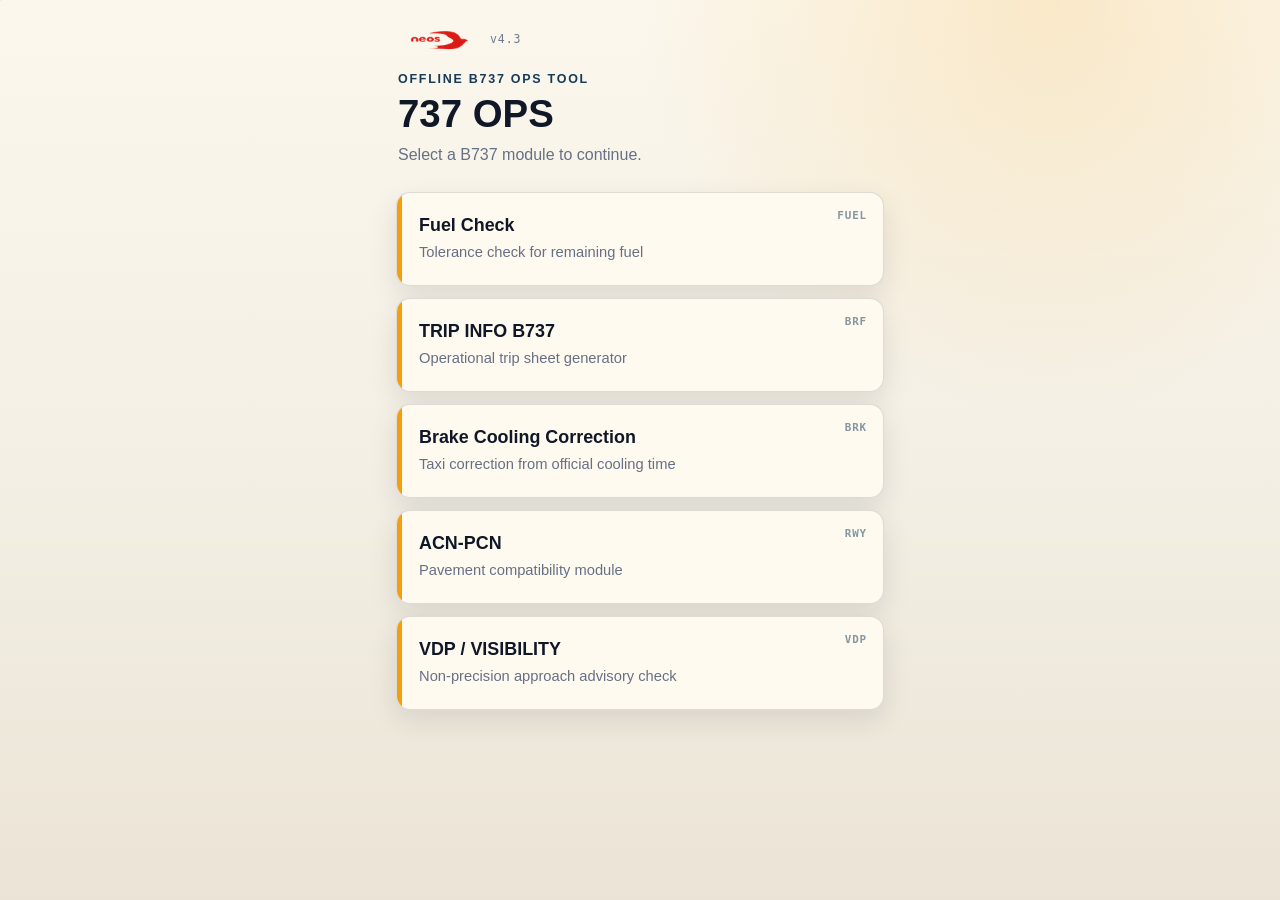
==== commit 35f6923e: "Menu: Fuel Check in cima alla lista dei moduli Co-Authored-By: Claude Sonnet 5.5 <noreply@anthropic." ====
--- a/index.html
+++ b/index.html
@@ -1403,6 +1403,10 @@
         </header>
 
         <section class="home-menu" aria-label="Module menu">
+          <button class="menu-button" type="button" id="openFuelBtn" data-code="FUEL">
+            <span class="menu-button-title">Fuel Check</span>
+            <span class="menu-button-note">Tolerance check for remaining fuel</span>
+          </button>
           <button class="menu-button" type="button" id="openTripInfoBtn" data-code="BRF">
             <span class="menu-button-title">TRIP INFO B737</span>
             <span class="menu-button-note">Operational trip sheet generator</span>
@@ -1410,10 +1414,6 @@
           <button class="menu-button" type="button" id="openBrakeCoolingBtn" data-code="BRK">
             <span class="menu-button-title">Brake Cooling Correction</span>
             <span class="menu-button-note">Taxi correction from official cooling time</span>
-          </button>
-          <button class="menu-button" type="button" id="openFuelBtn" data-code="FUEL">
-            <span class="menu-button-title">Fuel Check</span>
-            <span class="menu-button-note">Tolerance check for remaining fuel</span>
           </button>
           <button class="menu-button" type="button" id="openAcnBtn" data-code="RWY">
             <span class="menu-button-title">ACN-PCN</span>
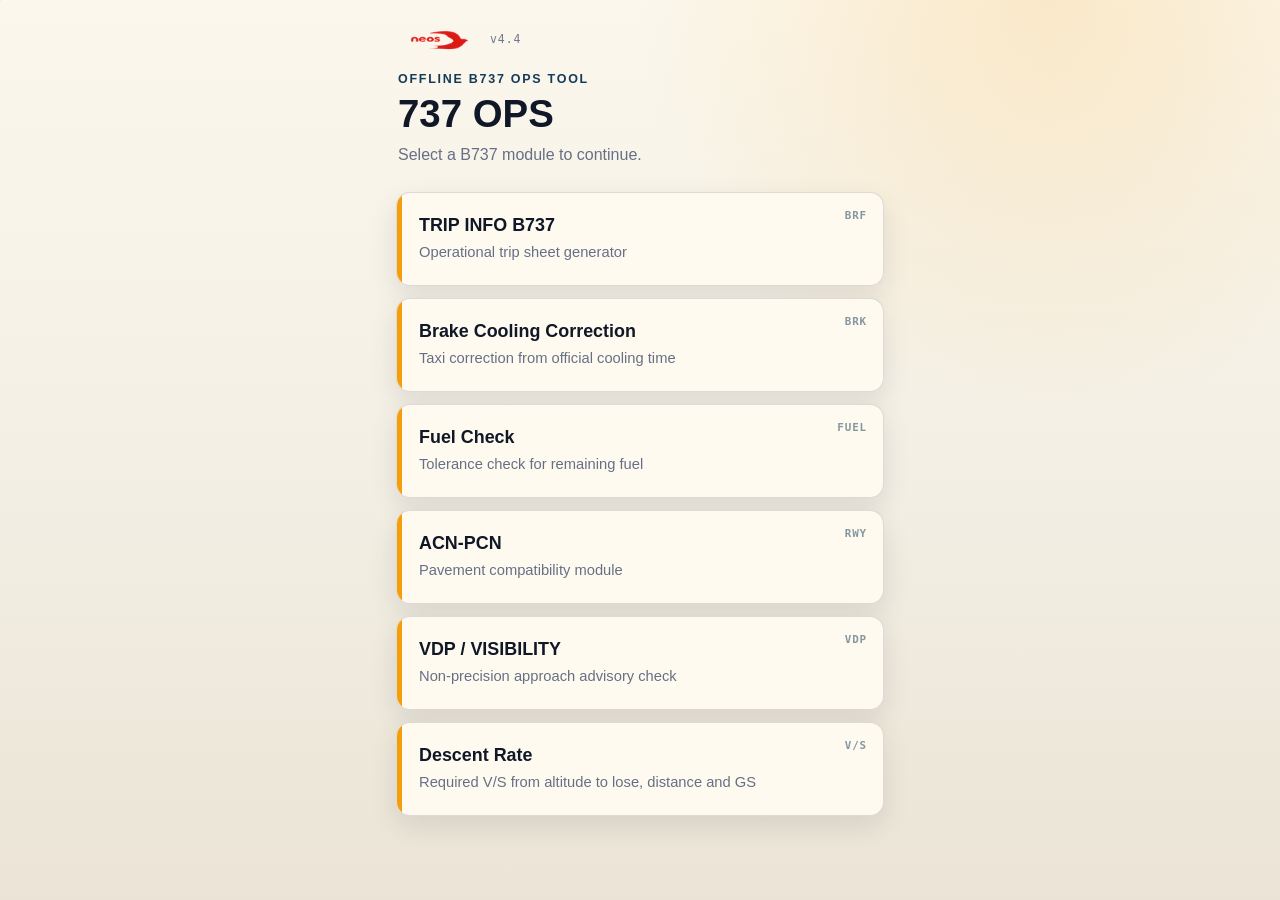
==== commit f5d77b4e: "Nuovo modulo Descent Rate (v4.4): V/S richiesta da quota, distanza e GS Co-Authored-By: Claude Sonne" ====
--- a/index.html
+++ b/index.html
@@ -11,7 +11,7 @@
     <meta name="apple-mobile-web-app-status-bar-style" content="black-translucent">
     <meta name="apple-mobile-web-app-title" content="737 OPS">
     <meta name="theme-color" content="#f3efe4">
-    <meta name="app-version" content="4.3">
+    <meta name="app-version" content="4.4">
     <title>737 OPS</title>
     <link rel="manifest" href="manifest.json">
     <link rel="preload" href="app.js" as="script">
@@ -1395,7 +1395,7 @@
               height="40"
               fetchpriority="high"
             >
-            <span class="home-version">v4.3</span>
+            <span class="home-version">v4.4</span>
           </div>
           <span class="eyebrow">OFFLINE B737 OPS TOOL</span>
           <h1>737 OPS</h1>
@@ -1403,10 +1403,6 @@
         </header>
 
         <section class="home-menu" aria-label="Module menu">
-          <button class="menu-button" type="button" id="openFuelBtn" data-code="FUEL">
-            <span class="menu-button-title">Fuel Check</span>
-            <span class="menu-button-note">Tolerance check for remaining fuel</span>
-          </button>
           <button class="menu-button" type="button" id="openTripInfoBtn" data-code="BRF">
             <span class="menu-button-title">TRIP INFO B737</span>
             <span class="menu-button-note">Operational trip sheet generator</span>
@@ -1414,6 +1410,10 @@
           <button class="menu-button" type="button" id="openBrakeCoolingBtn" data-code="BRK">
             <span class="menu-button-title">Brake Cooling Correction</span>
             <span class="menu-button-note">Taxi correction from official cooling time</span>
+          </button>
+          <button class="menu-button" type="button" id="openFuelBtn" data-code="FUEL">
+            <span class="menu-button-title">Fuel Check</span>
+            <span class="menu-button-note">Tolerance check for remaining fuel</span>
           </button>
           <button class="menu-button" type="button" id="openAcnBtn" data-code="RWY">
             <span class="menu-button-title">ACN-PCN</span>
@@ -1423,6 +1423,10 @@
             <span class="menu-button-title">VDP / VISIBILITY</span>
             <span class="menu-button-note">Non-precision approach advisory check</span>
           </button>
+          <button class="menu-button" type="button" id="openDescentBtn" data-code="V/S">
+            <span class="menu-button-title">Descent Rate</span>
+            <span class="menu-button-note">Required V/S from altitude to lose, distance and GS</span>
+          </button>
         </section>
       </section>
 
@@ -1434,7 +1438,7 @@
         <header class="hero">
           <div class="module-header-row">
             <h1>Brake Cooling Correction</h1>
-            <span class="module-version-badge">4.3</span>
+            <span class="module-version-badge">4.4</span>
           </div>
           <p class="subtitle">Taxi correction from official cooling time</p>
         </header>
@@ -1562,7 +1566,7 @@
           <header class="hero fuel-header">
             <div class="fuel-header-meta">
               <p id="toleranceText" class="fuel-tolerance-note mono">—</p>
-              <span class="module-version-badge">4.3</span>
+              <span class="module-version-badge">4.4</span>
             </div>
           </header>
 
@@ -1930,7 +1934,7 @@
         <header class="hero">
           <div class="module-header-row">
             <h1>TRIP INFO B737</h1>
-            <span class="module-version-badge">4.3</span>
+            <span class="module-version-badge">4.4</span>
           </div>
         </header>
 
@@ -2443,7 +2447,7 @@
         <header class="hero">
           <div class="module-header-row">
             <h1>VDP / VISIBILITY</h1>
-            <span class="module-version-badge">4.3</span>
+            <span class="module-version-badge">4.4</span>
           </div>
           <p class="subtitle">Non-precision approach visual segment advisory</p>
         </header>
@@ -2510,6 +2514,79 @@
         </section>
       </section>
 
+      <section class="screen app-view" id="descentView" hidden aria-hidden="true">
+        <div class="module-nav">
+          <button class="button module-back" type="button" id="backFromDescentBtn">Back</button>
+        </div>
+
+        <header class="hero">
+          <div class="module-header-row">
+            <h1>Descent Rate</h1>
+            <span class="module-version-badge">4.4</span>
+          </div>
+          <p class="subtitle">Required vertical speed from altitude to lose, distance and GS</p>
+        </header>
+
+        <form id="descent-form" class="stack acn-form" novalidate>
+          <section class="card stack acn-section-card">
+            <h2>Descent Data</h2>
+
+            <div class="field">
+              <label for="descent-altitude">Altitude to lose (ft)</label>
+              <input
+                id="descent-altitude"
+                name="altitudeFt"
+                class="input number-input"
+                type="text"
+                inputmode="decimal"
+                pattern="[0-9.,]*"
+                autocomplete="off"
+                required
+              >
+            </div>
+
+            <div class="field">
+              <label for="descent-distance">Distance to go (NM)</label>
+              <input
+                id="descent-distance"
+                name="distanceNm"
+                class="input number-input"
+                type="text"
+                inputmode="decimal"
+                pattern="[0-9.,]*"
+                autocomplete="off"
+                required
+              >
+            </div>
+
+            <div class="field">
+              <label for="descent-gs">Ground speed (kt)</label>
+              <input
+                id="descent-gs"
+                name="groundSpeedKt"
+                class="input number-input"
+                type="text"
+                inputmode="decimal"
+                pattern="[0-9.,]*"
+                autocomplete="off"
+                required
+              >
+            </div>
+
+            <p id="descent-validation-message" class="inline-message" aria-live="polite" hidden></p>
+
+            <div class="actions">
+              <button class="button" type="button" id="descent-clear-button">CLEAR</button>
+              <button class="button primary" type="submit">CALCULATE</button>
+            </div>
+          </section>
+        </form>
+
+        <section class="card result-section" id="descent-result-section" hidden>
+          <div id="descent-results-list" class="kv-list"></div>
+        </section>
+      </section>
+
       <section class="screen app-view" id="acnView" hidden aria-hidden="true">
         <div class="module-nav">
           <button class="button module-back" type="button" id="backFromAcnBtn">Back</button>
@@ -2518,7 +2595,7 @@
         <header class="hero">
           <div class="module-header-row">
             <h1>ACN-PCN</h1>
-            <span class="module-version-badge">4.3</span>
+            <span class="module-version-badge">4.4</span>
           </div>
           <p class="subtitle">Pavement compatibility</p>
         </header>
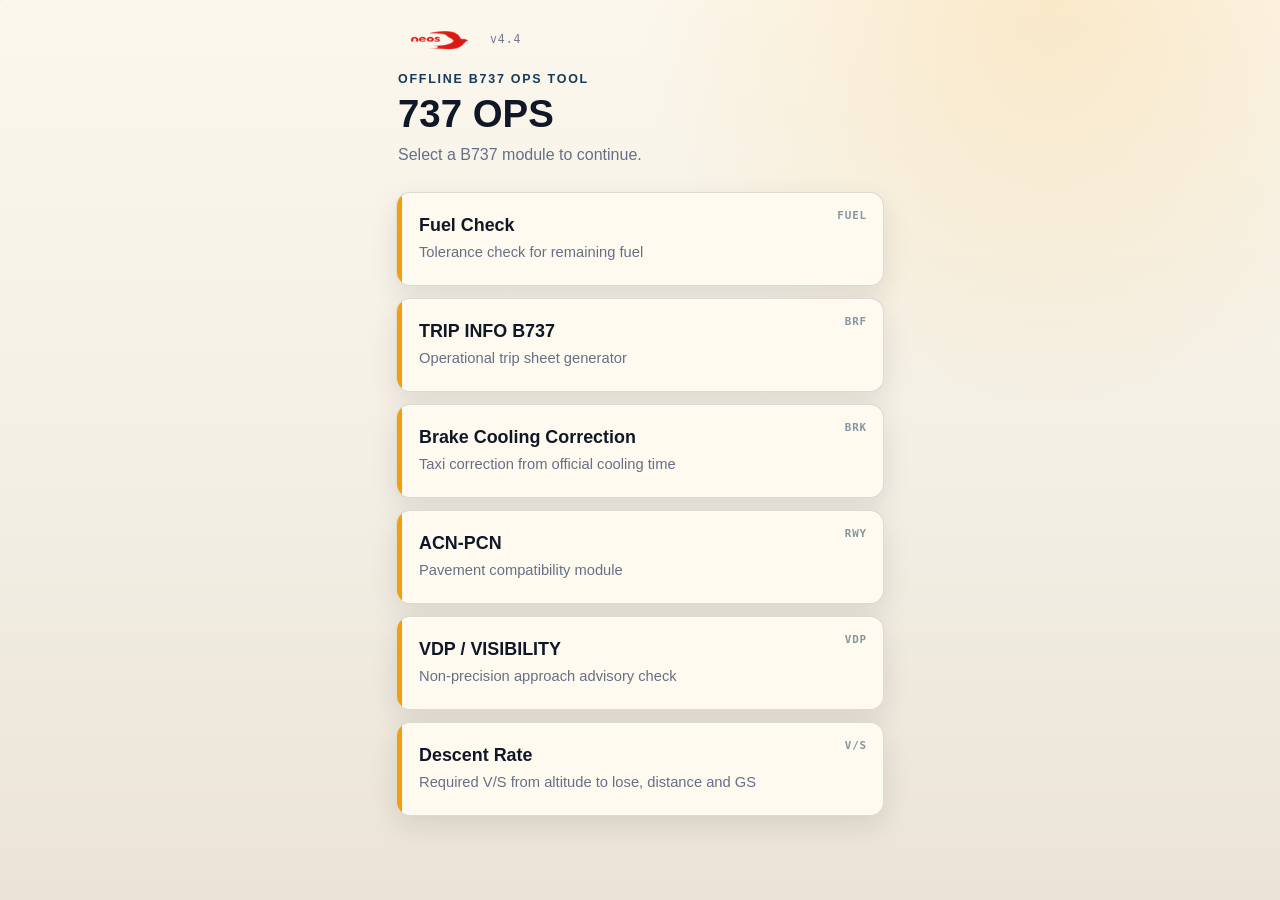
==== commit 91fb1cec: "Merge branch 'claude/fuel-check-in-alto' into claude/descent-rate" ====
--- a/index.html
+++ b/index.html
@@ -1403,6 +1403,10 @@
         </header>
 
         <section class="home-menu" aria-label="Module menu">
+          <button class="menu-button" type="button" id="openFuelBtn" data-code="FUEL">
+            <span class="menu-button-title">Fuel Check</span>
+            <span class="menu-button-note">Tolerance check for remaining fuel</span>
+          </button>
           <button class="menu-button" type="button" id="openTripInfoBtn" data-code="BRF">
             <span class="menu-button-title">TRIP INFO B737</span>
             <span class="menu-button-note">Operational trip sheet generator</span>
@@ -1410,10 +1414,6 @@
           <button class="menu-button" type="button" id="openBrakeCoolingBtn" data-code="BRK">
             <span class="menu-button-title">Brake Cooling Correction</span>
             <span class="menu-button-note">Taxi correction from official cooling time</span>
-          </button>
-          <button class="menu-button" type="button" id="openFuelBtn" data-code="FUEL">
-            <span class="menu-button-title">Fuel Check</span>
-            <span class="menu-button-note">Tolerance check for remaining fuel</span>
           </button>
           <button class="menu-button" type="button" id="openAcnBtn" data-code="RWY">
             <span class="menu-button-title">ACN-PCN</span>
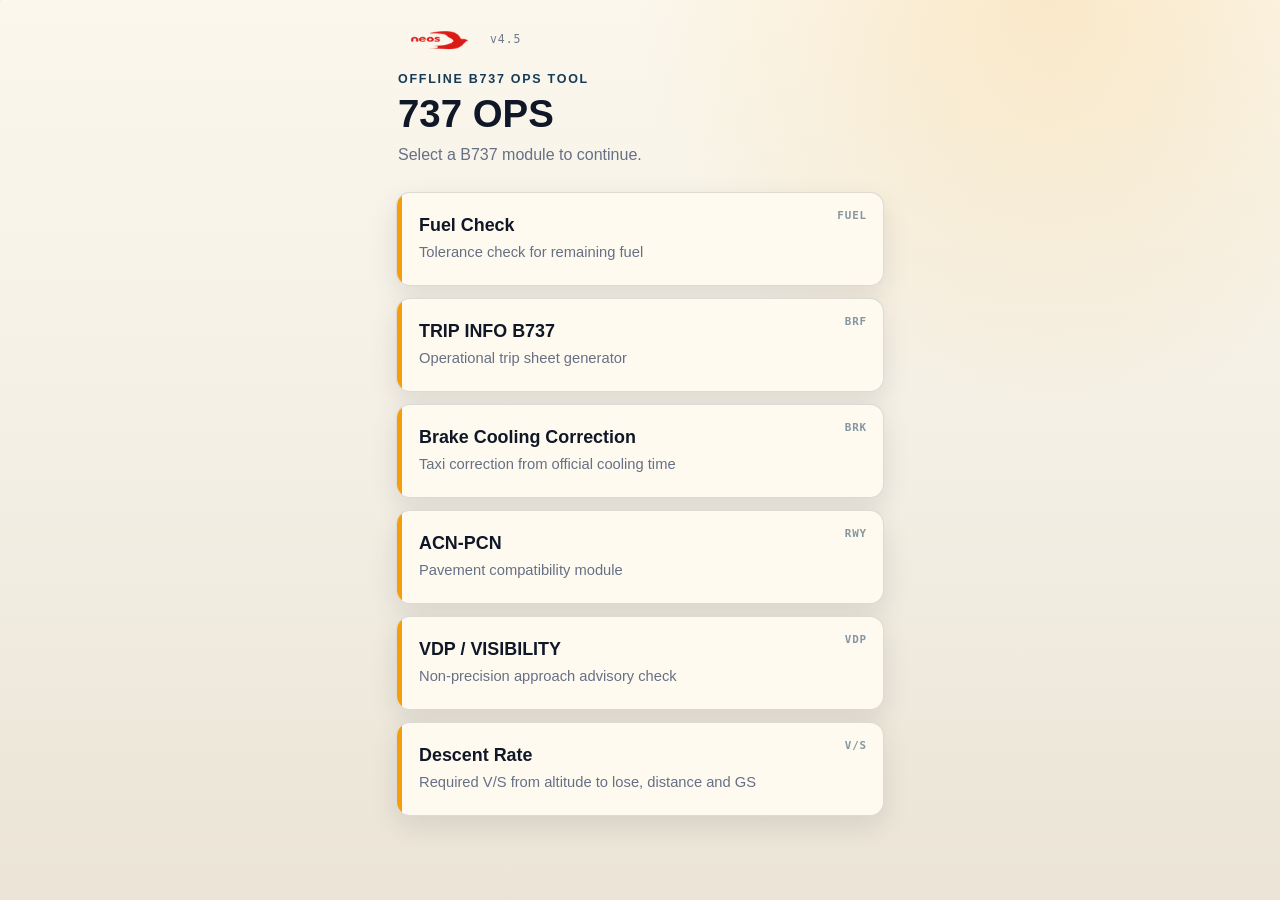
==== commit a4e20783: "Fuel Check: Fuel Remained e TLB Before sono lo stesso dato (v4.5) Co-Authored-By: Claude Sonnet 5.5 " ====
--- a/index.html
+++ b/index.html
@@ -11,7 +11,7 @@
     <meta name="apple-mobile-web-app-status-bar-style" content="black-translucent">
     <meta name="apple-mobile-web-app-title" content="737 OPS">
     <meta name="theme-color" content="#f3efe4">
-    <meta name="app-version" content="4.4">
+    <meta name="app-version" content="4.5">
     <title>737 OPS</title>
     <link rel="manifest" href="manifest.json">
     <link rel="preload" href="app.js" as="script">
@@ -1395,7 +1395,7 @@
               height="40"
               fetchpriority="high"
             >
-            <span class="home-version">v4.4</span>
+            <span class="home-version">v4.5</span>
           </div>
           <span class="eyebrow">OFFLINE B737 OPS TOOL</span>
           <h1>737 OPS</h1>
@@ -1438,7 +1438,7 @@
         <header class="hero">
           <div class="module-header-row">
             <h1>Brake Cooling Correction</h1>
-            <span class="module-version-badge">4.4</span>
+            <span class="module-version-badge">4.5</span>
           </div>
           <p class="subtitle">Taxi correction from official cooling time</p>
         </header>
@@ -1566,7 +1566,7 @@
           <header class="hero fuel-header">
             <div class="fuel-header-meta">
               <p id="toleranceText" class="fuel-tolerance-note mono">—</p>
-              <span class="module-version-badge">4.4</span>
+              <span class="module-version-badge">4.5</span>
             </div>
           </header>
 
@@ -1934,7 +1934,7 @@
         <header class="hero">
           <div class="module-header-row">
             <h1>TRIP INFO B737</h1>
-            <span class="module-version-badge">4.4</span>
+            <span class="module-version-badge">4.5</span>
           </div>
         </header>
 
@@ -2447,7 +2447,7 @@
         <header class="hero">
           <div class="module-header-row">
             <h1>VDP / VISIBILITY</h1>
-            <span class="module-version-badge">4.4</span>
+            <span class="module-version-badge">4.5</span>
           </div>
           <p class="subtitle">Non-precision approach visual segment advisory</p>
         </header>
@@ -2522,7 +2522,7 @@
         <header class="hero">
           <div class="module-header-row">
             <h1>Descent Rate</h1>
-            <span class="module-version-badge">4.4</span>
+            <span class="module-version-badge">4.5</span>
           </div>
           <p class="subtitle">Required vertical speed from altitude to lose, distance and GS</p>
         </header>
@@ -2595,7 +2595,7 @@
         <header class="hero">
           <div class="module-header-row">
             <h1>ACN-PCN</h1>
-            <span class="module-version-badge">4.4</span>
+            <span class="module-version-badge">4.5</span>
           </div>
           <p class="subtitle">Pavement compatibility</p>
         </header>
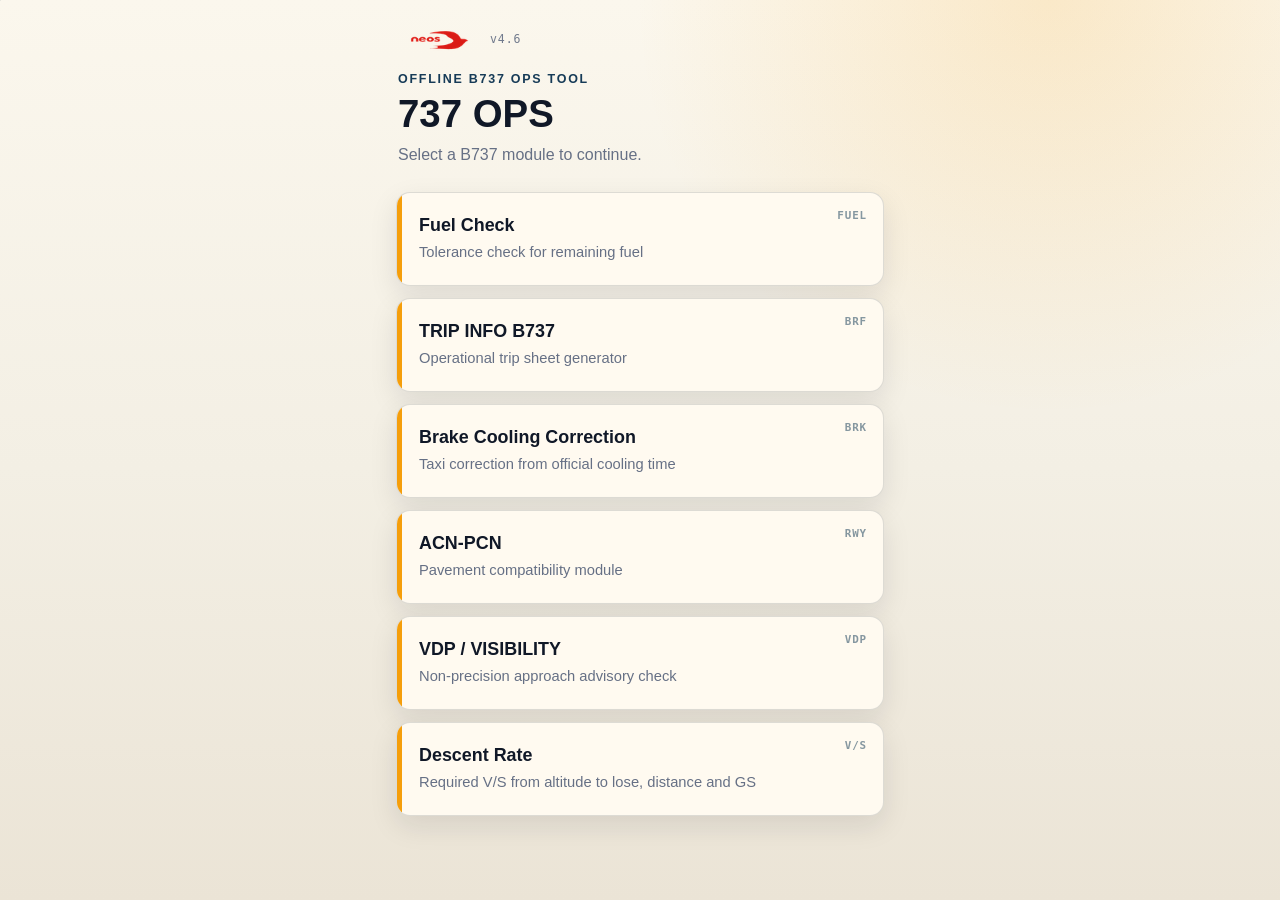
==== commit 70e56191: "FuelCk 4.6: show discrepancy, OM-A 8.2.1.3 wording, invoice vs requested - Final Comparison now show" ====
--- a/index.html
+++ b/index.html
@@ -11,7 +11,7 @@
     <meta name="apple-mobile-web-app-status-bar-style" content="black-translucent">
     <meta name="apple-mobile-web-app-title" content="737 OPS">
     <meta name="theme-color" content="#f3efe4">
-    <meta name="app-version" content="4.5">
+    <meta name="app-version" content="4.6">
     <title>737 OPS</title>
     <link rel="manifest" href="manifest.json">
     <link rel="preload" href="app.js" as="script">
@@ -522,7 +522,8 @@
 
       .fuel-validation[hidden],
       .results-banner[hidden],
-      .result-section[hidden] {
+      .result-section[hidden],
+      .advanced-details[hidden] {
         display: none;
       }
 
@@ -1395,7 +1396,7 @@
               height="40"
               fetchpriority="high"
             >
-            <span class="home-version">v4.5</span>
+            <span class="home-version">v4.6</span>
           </div>
           <span class="eyebrow">OFFLINE B737 OPS TOOL</span>
           <h1>737 OPS</h1>
@@ -1438,7 +1439,7 @@
         <header class="hero">
           <div class="module-header-row">
             <h1>Brake Cooling Correction</h1>
-            <span class="module-version-badge">4.5</span>
+            <span class="module-version-badge">4.6</span>
           </div>
           <p class="subtitle">Taxi correction from official cooling time</p>
         </header>
@@ -1566,7 +1567,7 @@
           <header class="hero fuel-header">
             <div class="fuel-header-meta">
               <p id="toleranceText" class="fuel-tolerance-note mono">—</p>
-              <span class="module-version-badge">4.5</span>
+              <span class="module-version-badge">4.6</span>
             </div>
           </header>
 
@@ -1908,7 +1909,7 @@
             <p id="fuel-validation-message" class="inline-message fuel-validation" hidden></p>
 
             <div id="results-banner" class="results-banner pass" aria-live="polite" hidden>
-              <p class="banner-label" id="banner-label">PASS</p>
+              <p class="banner-label" id="banner-label">Uplift check · OM-A 8.2.1.3</p>
               <h2 class="banner-title" id="banner-title">PASS</h2>
               <p class="banner-subtitle" id="banner-subtitle">Within tolerance</p>
             </div>
@@ -1917,7 +1918,7 @@
               <h3 class="result-card-title">Final Comparison</h3>
               <div id="fuel-results-list" class="kv-list"></div>
               <div id="fuel-advanced-details" class="advanced-details" hidden>
-                <h4 class="advanced-details-title">Check Values</h4>
+                <h4 class="advanced-details-title">Invoice vs Requested (info)</h4>
                 <div id="fuel-advanced-list" class="kv-list"></div>
               </div>
             </section>
@@ -1934,7 +1935,7 @@
         <header class="hero">
           <div class="module-header-row">
             <h1>TRIP INFO B737</h1>
-            <span class="module-version-badge">4.5</span>
+            <span class="module-version-badge">4.6</span>
           </div>
         </header>
 
@@ -2447,7 +2448,7 @@
         <header class="hero">
           <div class="module-header-row">
             <h1>VDP / VISIBILITY</h1>
-            <span class="module-version-badge">4.5</span>
+            <span class="module-version-badge">4.6</span>
           </div>
           <p class="subtitle">Non-precision approach visual segment advisory</p>
         </header>
@@ -2522,7 +2523,7 @@
         <header class="hero">
           <div class="module-header-row">
             <h1>Descent Rate</h1>
-            <span class="module-version-badge">4.5</span>
+            <span class="module-version-badge">4.6</span>
           </div>
           <p class="subtitle">Required vertical speed from altitude to lose, distance and GS</p>
         </header>
@@ -2595,7 +2596,7 @@
         <header class="hero">
           <div class="module-header-row">
             <h1>ACN-PCN</h1>
-            <span class="module-version-badge">4.5</span>
+            <span class="module-version-badge">4.6</span>
           </div>
           <p class="subtitle">Pavement compatibility</p>
         </header>
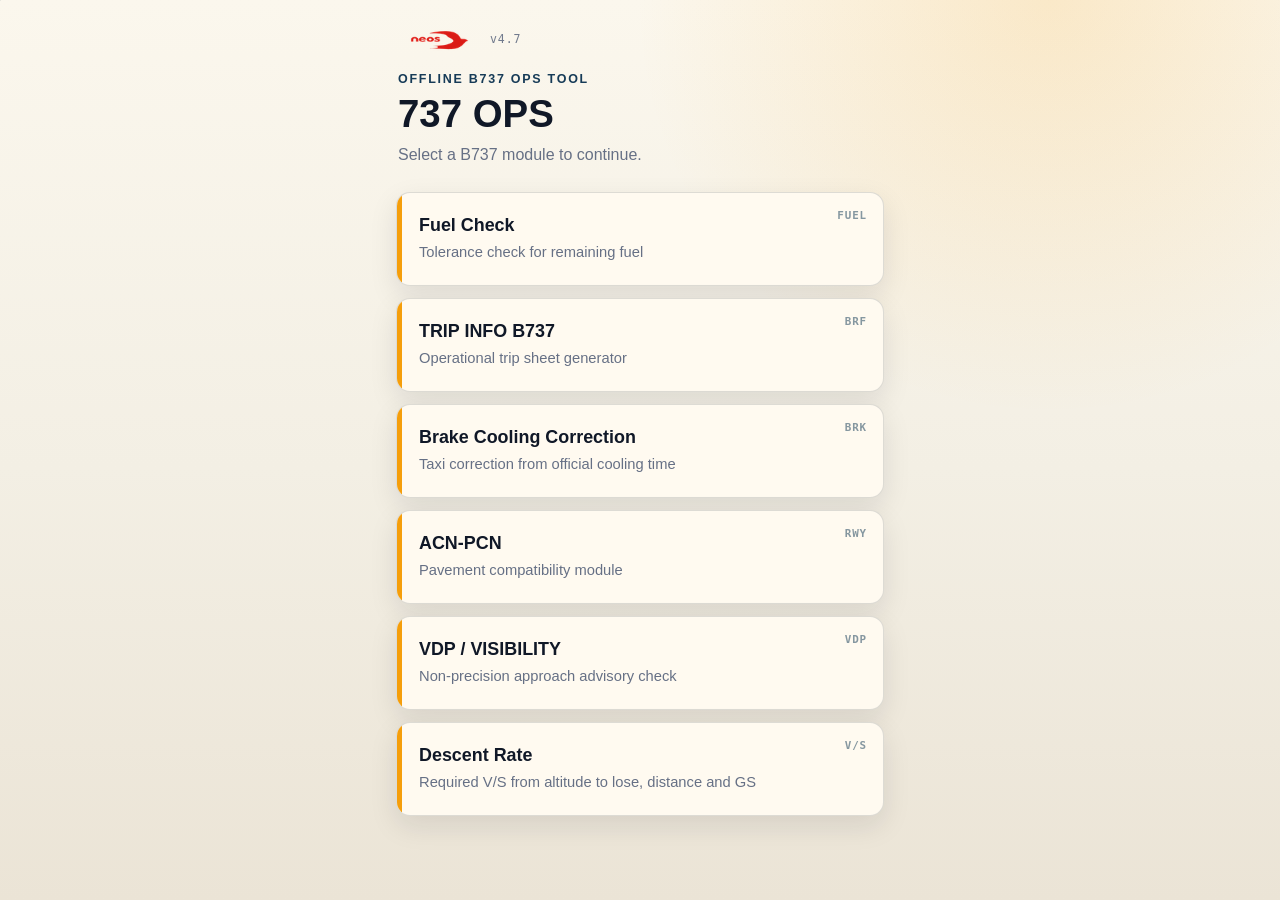
==== commit 43d032a7: "FuelCk 4.7: remove invoice vs requested block and PASS subtitle Co-Authored-By: Claude Opus 5.5 <nor" ====
--- a/index.html
+++ b/index.html
@@ -11,7 +11,7 @@
     <meta name="apple-mobile-web-app-status-bar-style" content="black-translucent">
     <meta name="apple-mobile-web-app-title" content="737 OPS">
     <meta name="theme-color" content="#f3efe4">
-    <meta name="app-version" content="4.6">
+    <meta name="app-version" content="4.7">
     <title>737 OPS</title>
     <link rel="manifest" href="manifest.json">
     <link rel="preload" href="app.js" as="script">
@@ -1396,7 +1396,7 @@
               height="40"
               fetchpriority="high"
             >
-            <span class="home-version">v4.6</span>
+            <span class="home-version">v4.7</span>
           </div>
           <span class="eyebrow">OFFLINE B737 OPS TOOL</span>
           <h1>737 OPS</h1>
@@ -1439,7 +1439,7 @@
         <header class="hero">
           <div class="module-header-row">
             <h1>Brake Cooling Correction</h1>
-            <span class="module-version-badge">4.6</span>
+            <span class="module-version-badge">4.7</span>
           </div>
           <p class="subtitle">Taxi correction from official cooling time</p>
         </header>
@@ -1567,7 +1567,7 @@
           <header class="hero fuel-header">
             <div class="fuel-header-meta">
               <p id="toleranceText" class="fuel-tolerance-note mono">—</p>
-              <span class="module-version-badge">4.6</span>
+              <span class="module-version-badge">4.7</span>
             </div>
           </header>
 
@@ -1917,10 +1917,6 @@
             <section class="card result-section" id="fuel-result-section" hidden>
               <h3 class="result-card-title">Final Comparison</h3>
               <div id="fuel-results-list" class="kv-list"></div>
-              <div id="fuel-advanced-details" class="advanced-details" hidden>
-                <h4 class="advanced-details-title">Invoice vs Requested (info)</h4>
-                <div id="fuel-advanced-list" class="kv-list"></div>
-              </div>
             </section>
 
           </form>
@@ -1935,7 +1931,7 @@
         <header class="hero">
           <div class="module-header-row">
             <h1>TRIP INFO B737</h1>
-            <span class="module-version-badge">4.6</span>
+            <span class="module-version-badge">4.7</span>
           </div>
         </header>
 
@@ -2448,7 +2444,7 @@
         <header class="hero">
           <div class="module-header-row">
             <h1>VDP / VISIBILITY</h1>
-            <span class="module-version-badge">4.6</span>
+            <span class="module-version-badge">4.7</span>
           </div>
           <p class="subtitle">Non-precision approach visual segment advisory</p>
         </header>
@@ -2523,7 +2519,7 @@
         <header class="hero">
           <div class="module-header-row">
             <h1>Descent Rate</h1>
-            <span class="module-version-badge">4.6</span>
+            <span class="module-version-badge">4.7</span>
           </div>
           <p class="subtitle">Required vertical speed from altitude to lose, distance and GS</p>
         </header>
@@ -2596,7 +2592,7 @@
         <header class="hero">
           <div class="module-header-row">
             <h1>ACN-PCN</h1>
-            <span class="module-version-badge">4.6</span>
+            <span class="module-version-badge">4.7</span>
           </div>
           <p class="subtitle">Pavement compatibility</p>
         </header>
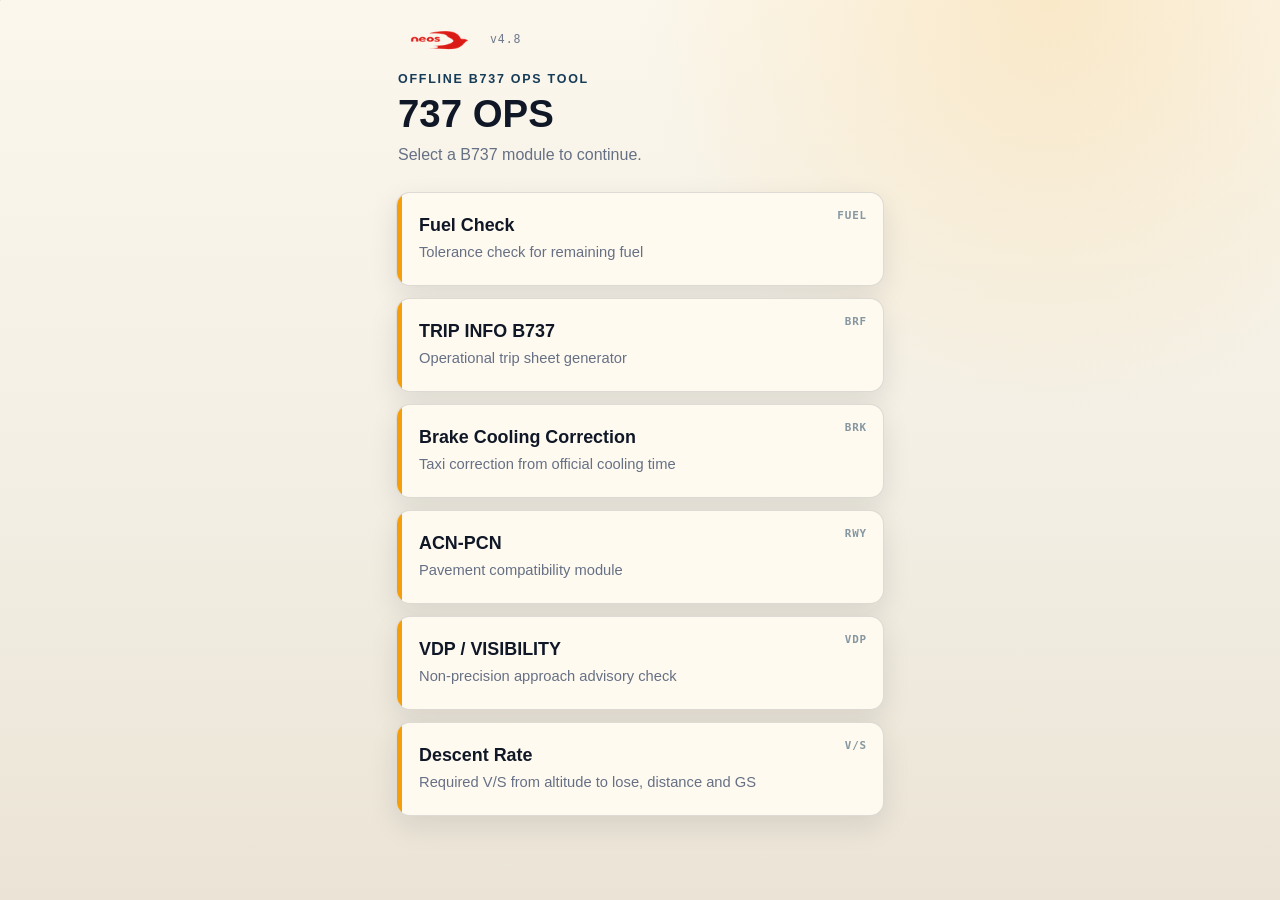
==== commit 74382323: "FuelCk 4.8: remove banner subtitle on out-of-tolerance Co-Authored-By: Claude Opus 5.5 <noreply@anth" ====
--- a/index.html
+++ b/index.html
@@ -11,7 +11,7 @@
     <meta name="apple-mobile-web-app-status-bar-style" content="black-translucent">
     <meta name="apple-mobile-web-app-title" content="737 OPS">
     <meta name="theme-color" content="#f3efe4">
-    <meta name="app-version" content="4.7">
+    <meta name="app-version" content="4.8">
     <title>737 OPS</title>
     <link rel="manifest" href="manifest.json">
     <link rel="preload" href="app.js" as="script">
@@ -1396,7 +1396,7 @@
               height="40"
               fetchpriority="high"
             >
-            <span class="home-version">v4.7</span>
+            <span class="home-version">v4.8</span>
           </div>
           <span class="eyebrow">OFFLINE B737 OPS TOOL</span>
           <h1>737 OPS</h1>
@@ -1439,7 +1439,7 @@
         <header class="hero">
           <div class="module-header-row">
             <h1>Brake Cooling Correction</h1>
-            <span class="module-version-badge">4.7</span>
+            <span class="module-version-badge">4.8</span>
           </div>
           <p class="subtitle">Taxi correction from official cooling time</p>
         </header>
@@ -1567,7 +1567,7 @@
           <header class="hero fuel-header">
             <div class="fuel-header-meta">
               <p id="toleranceText" class="fuel-tolerance-note mono">—</p>
-              <span class="module-version-badge">4.7</span>
+              <span class="module-version-badge">4.8</span>
             </div>
           </header>
 
@@ -1931,7 +1931,7 @@
         <header class="hero">
           <div class="module-header-row">
             <h1>TRIP INFO B737</h1>
-            <span class="module-version-badge">4.7</span>
+            <span class="module-version-badge">4.8</span>
           </div>
         </header>
 
@@ -2444,7 +2444,7 @@
         <header class="hero">
           <div class="module-header-row">
             <h1>VDP / VISIBILITY</h1>
-            <span class="module-version-badge">4.7</span>
+            <span class="module-version-badge">4.8</span>
           </div>
           <p class="subtitle">Non-precision approach visual segment advisory</p>
         </header>
@@ -2519,7 +2519,7 @@
         <header class="hero">
           <div class="module-header-row">
             <h1>Descent Rate</h1>
-            <span class="module-version-badge">4.7</span>
+            <span class="module-version-badge">4.8</span>
           </div>
           <p class="subtitle">Required vertical speed from altitude to lose, distance and GS</p>
         </header>
@@ -2592,7 +2592,7 @@
         <header class="hero">
           <div class="module-header-row">
             <h1>ACN-PCN</h1>
-            <span class="module-version-badge">4.7</span>
+            <span class="module-version-badge">4.8</span>
           </div>
           <p class="subtitle">Pavement compatibility</p>
         </header>
